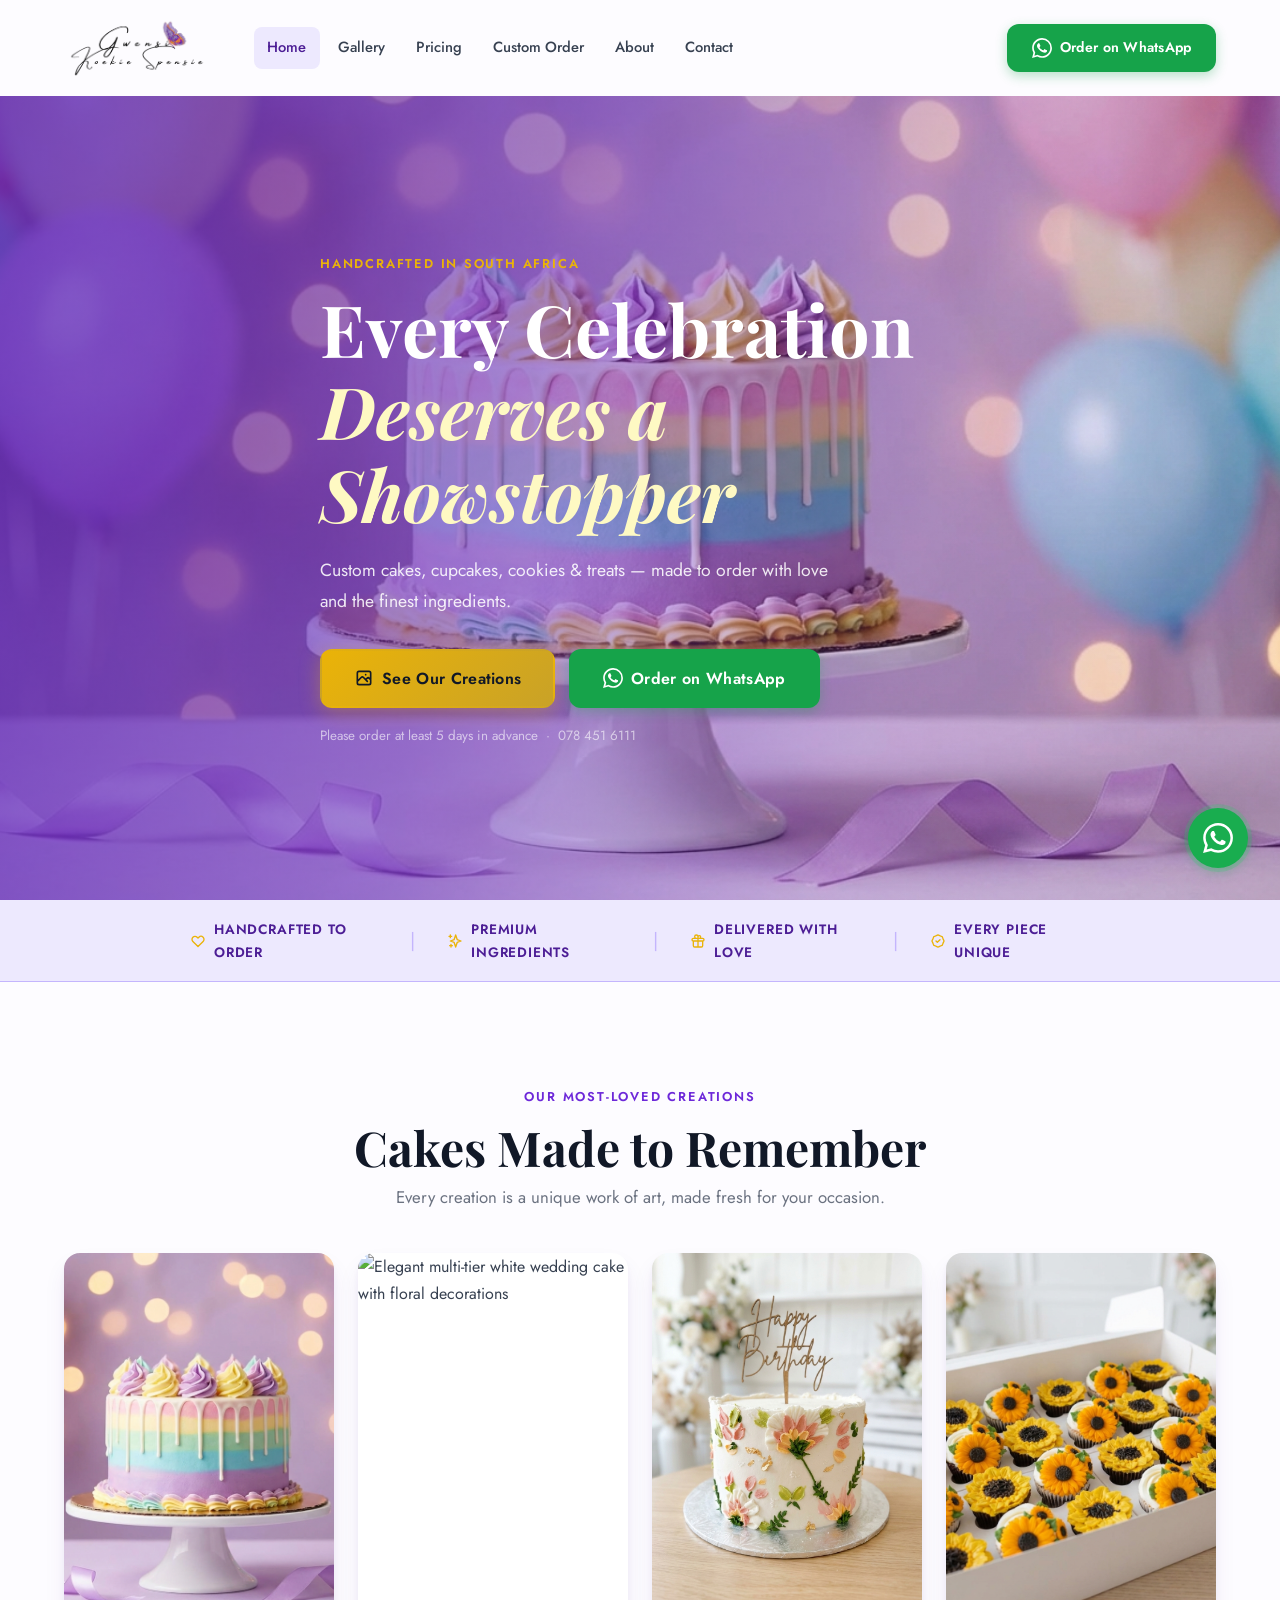
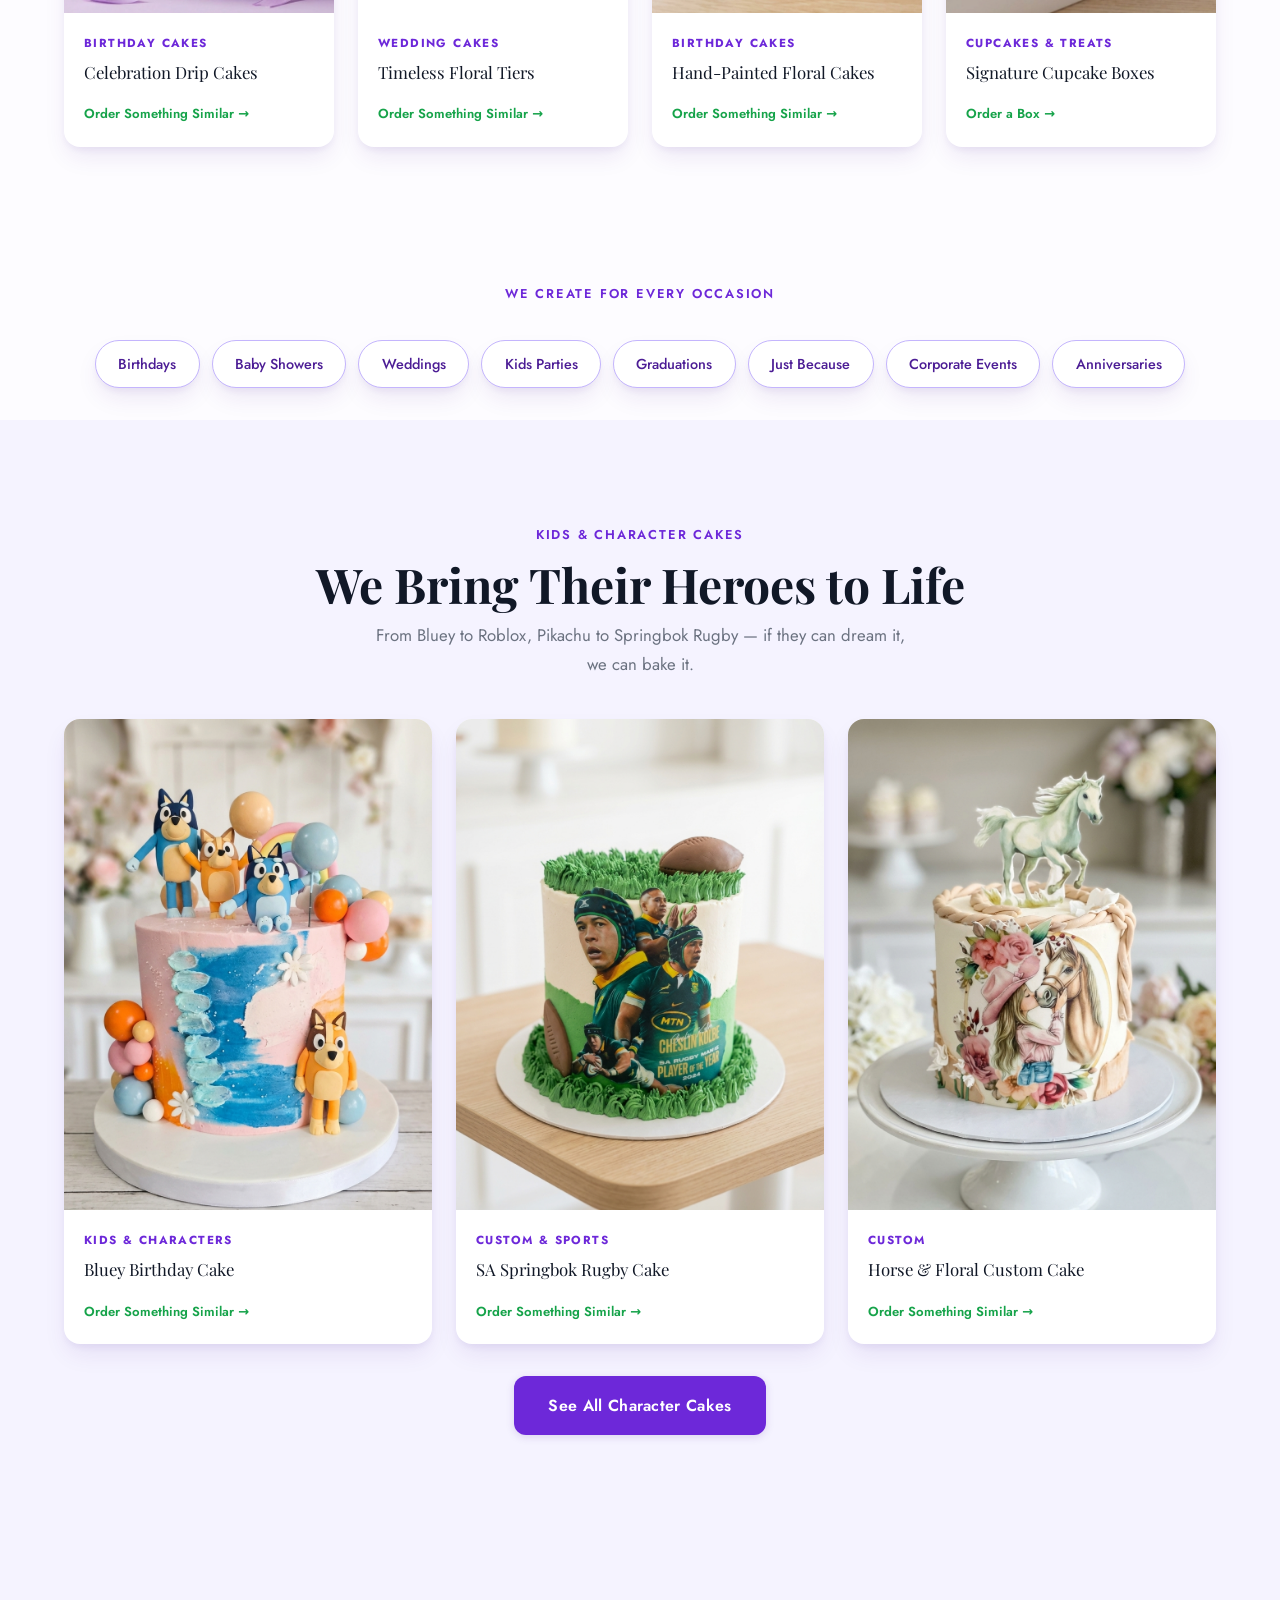
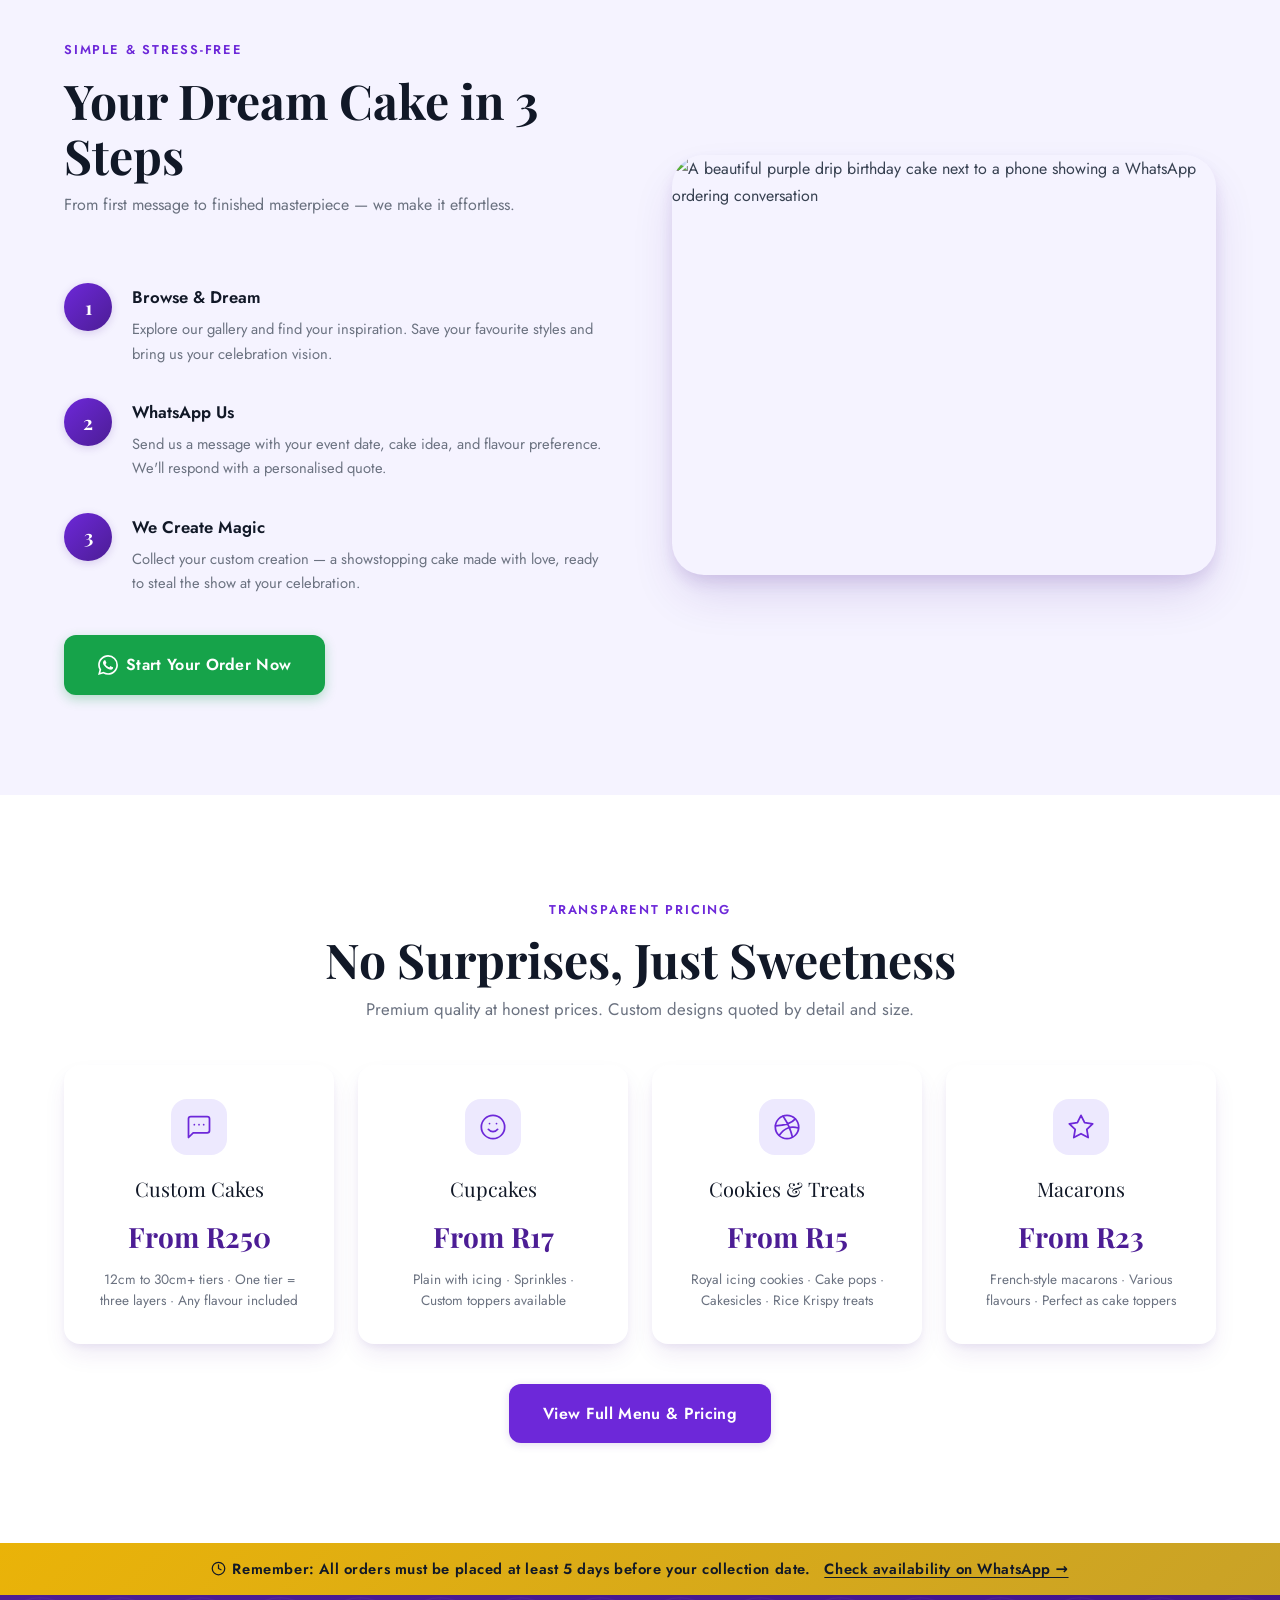
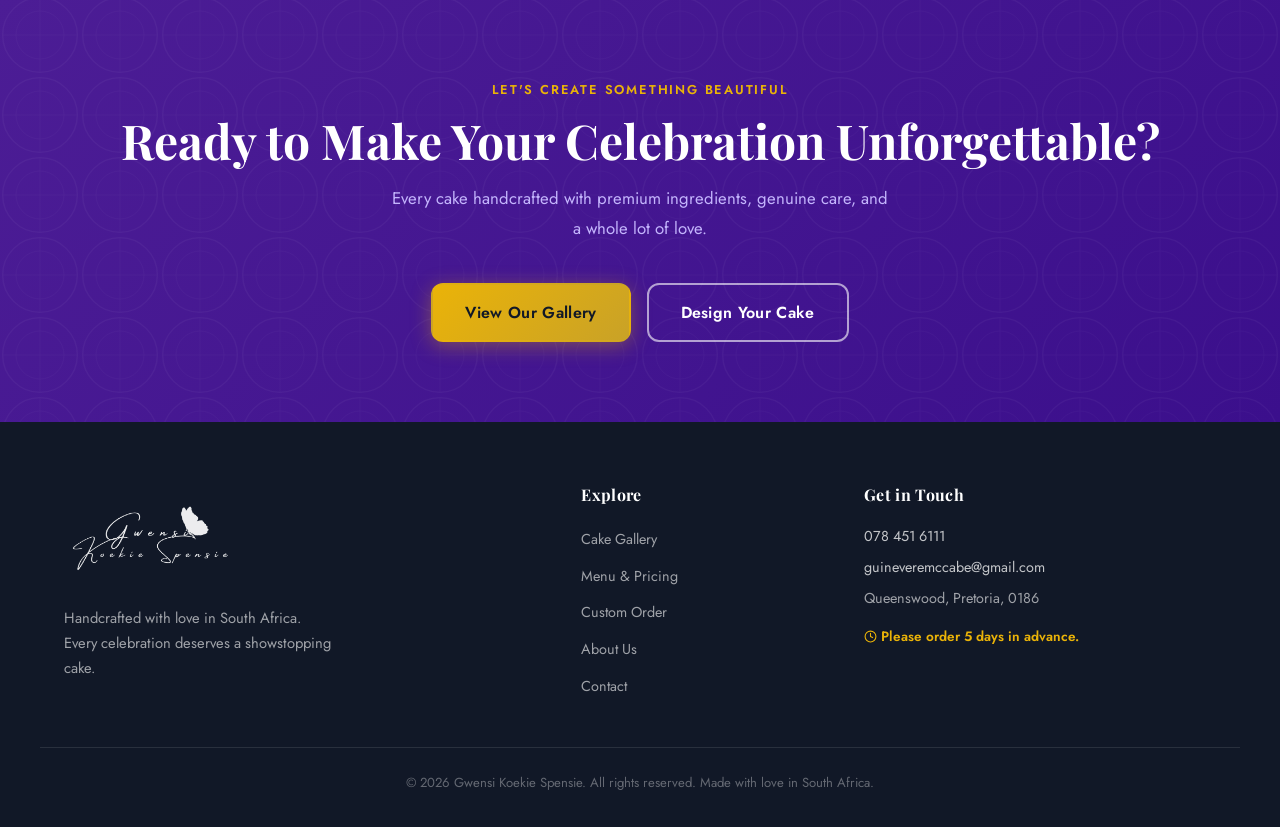
==== index.html @ 466b2aad "feat: initial commit — Gwensi Koekie Spensie website Full 6-page static bakery website with: - Respo" ====
<!DOCTYPE html>
<html lang="en">
<head>
  <meta charset="UTF-8">
  <meta name="viewport" content="width=device-width, initial-scale=1.0">
  <meta name="description" content="Gwensi Koekie Spensie — Premium handcrafted custom cakes, cupcakes, cookies and celebration treats made with love in South Africa. Order on WhatsApp.">
  <meta name="theme-color" content="#4C1D95">
  <title>Gwensi Koekie Spensie — Handcrafted Celebration Cakes</title>
  <!-- Favicon -->
  <link rel="icon" type="image/png" href="images/logo.png">
  <!-- Canonical -->
  <link rel="canonical" href="https://gwensikoekie.co.za/">
  <!-- Open Graph -->
  <meta property="og:type" content="website">
  <meta property="og:url" content="https://gwensikoekie.co.za/">
  <meta property="og:title" content="Gwensi Koekie Spensie — Handcrafted Celebration Cakes">
  <meta property="og:description" content="Premium handcrafted custom cakes, cupcakes, cookies and celebration treats made with love in South Africa. Order on WhatsApp.">
  <meta property="og:image" content="https://gwensikoekie.co.za/images/celebration-cake.jpg">
  <meta property="og:site_name" content="Gwensi Koekie Spensie">
  <!-- Preload hero image -->
  <link rel="preload" as="image" href="images/celebration-cake.jpg">
  <link rel="preconnect" href="https://fonts.googleapis.com">
  <link rel="preconnect" href="https://fonts.gstatic.com" crossorigin>
  <link href="https://fonts.googleapis.com/css2?family=Playfair+Display:ital,wght@0,400;0,600;0,700;1,400&family=Jost:wght@300;400;500;600&display=swap" rel="stylesheet">
  <link rel="stylesheet" href="css/base.css">
  <link rel="stylesheet" href="css/components.css">
  <link rel="stylesheet" href="css/pages.css">
  <!-- Structured Data -->
  <script type="application/ld+json">
  {
    "@context": "https://schema.org",
    "@type": "Bakery",
    "name": "Gwensi Koekie Spensie",
    "description": "Handcrafted custom cakes, cupcakes, cookies and celebration treats made with love in South Africa.",
    "url": "https://gwensikoekie.co.za",
    "telephone": "+27784516111",
    "email": "guineveremccabe@gmail.com",
    "address": {
      "@type": "PostalAddress",
      "streetAddress": "Queenswood",
      "addressLocality": "Pretoria",
      "postalCode": "0186",
      "addressCountry": "ZA"
    },
    "image": "https://gwensikoekie.co.za/images/celebration-cake.jpg",
    "priceRange": "R250–R800",
    "servesCuisine": "Bakery",
    "sameAs": []
  }
  </script>
</head>
<body>

  <!-- HEADER -->
  <header class="site-header" id="site-header">
    <div class="container header-inner">
      <a href="index.html" class="logo-link" aria-label="Gwensi Koekie Spensie home">
        <img src="images/logo.png" alt="Gwensi Koekie Spensie logo" class="logo-img">
      </a>
      <nav class="main-nav" id="main-nav" aria-label="Main navigation">
        <ul class="nav-list">
          <li><a href="index.html">Home</a></li>
          <li><a href="gallery.html">Gallery</a></li>
          <li><a href="pricing.html">Pricing</a></li>
          <li><a href="order.html">Custom Order</a></li>
          <li><a href="about.html">About</a></li>
          <li><a href="contact.html">Contact</a></li>
        </ul>
      </nav>
      <a href="https://wa.me/27784516111?text=Hi%20Gwensi!%20I%27d%20love%20to%20place%20an%20order." target="_blank" rel="noopener noreferrer" class="btn btn-whatsapp header-wa-btn">
        <svg xmlns="http://www.w3.org/2000/svg" viewBox="0 0 24 24" fill="currentColor" aria-hidden="true"><path d="M17.472 14.382c-.297-.149-1.758-.867-2.03-.967-.273-.099-.471-.148-.67.15-.197.297-.767.966-.94 1.164-.173.199-.347.223-.644.075-.297-.15-1.255-.463-2.39-1.475-.883-.788-1.48-1.761-1.653-2.059-.173-.297-.018-.458.13-.606.134-.133.298-.347.446-.52.149-.174.198-.298.298-.497.099-.198.05-.371-.025-.52-.075-.149-.669-1.612-.916-2.207-.242-.579-.487-.5-.669-.51-.173-.008-.371-.01-.57-.01-.198 0-.52.074-.792.372-.272.297-1.04 1.016-1.04 2.479 0 1.462 1.065 2.875 1.213 3.074.149.198 2.096 3.2 5.077 4.487.709.306 1.262.489 1.694.625.712.227 1.36.195 1.871.118.571-.085 1.758-.719 2.006-1.413.248-.694.248-1.289.173-1.413-.074-.124-.272-.198-.57-.347m-5.421 7.403h-.004a9.87 9.87 0 01-5.031-1.378l-.361-.214-3.741.982.998-3.648-.235-.374a9.86 9.86 0 01-1.51-5.26c.001-5.45 4.436-9.884 9.888-9.884 2.64 0 5.122 1.03 6.988 2.898a9.825 9.825 0 012.893 6.994c-.003 5.45-4.437 9.884-9.885 9.884m8.413-18.297A11.815 11.815 0 0012.05 0C5.495 0 .16 5.335.157 11.892c0 2.096.547 4.142 1.588 5.945L.057 24l6.305-1.654a11.882 11.882 0 005.683 1.448h.005c6.554 0 11.89-5.335 11.893-11.893a11.821 11.821 0 00-3.48-8.413z"/></svg>
        Order on WhatsApp
      </a>
      <button class="hamburger" id="hamburger" aria-label="Open navigation menu" aria-expanded="false" aria-controls="main-nav">
        <span></span><span></span><span></span>
      </button>
    </div>
  </header>

  <main>

    <!-- HERO -->
    <section class="home-hero">
      <div class="hero" id="hero">
        <div class="hero__backdrop" style="background-image: url('images/celebration-cake.jpg');" role="img" aria-label="A stunning celebration cake — the centrepiece of every party"></div>
        <div class="hero__overlay"></div>
        <div class="container">
          <div class="hero__content">
            <span class="eyebrow eyebrow--gold">Handcrafted in South Africa</span>
            <h1 class="hero__title">
              Every Celebration
              <em>Deserves a Showstopper</em>
            </h1>
            <p class="hero__sub">Custom cakes, cupcakes, cookies &amp; treats — made to order with love and the finest ingredients.</p>
            <div class="hero__ctas">
              <a href="gallery.html" class="btn btn-gold">
                <svg xmlns="http://www.w3.org/2000/svg" fill="none" viewBox="0 0 24 24" stroke="currentColor" stroke-width="2" aria-hidden="true"><path stroke-linecap="round" stroke-linejoin="round" d="M4 16l4.586-4.586a2 2 0 012.828 0L16 16m-2-2l1.586-1.586a2 2 0 012.828 0L20 14m-6-6h.01M6 20h12a2 2 0 002-2V6a2 2 0 00-2-2H6a2 2 0 00-2 2v12a2 2 0 002 2z"/></svg>
                See Our Creations
              </a>
              <a href="https://wa.me/27784516111?text=Hi%20Gwensi!%20I%20saw%20your%20website%20and%20I%27d%20love%20to%20order%20a%20custom%20cake." target="_blank" rel="noopener noreferrer" class="btn btn-whatsapp">
                <svg xmlns="http://www.w3.org/2000/svg" viewBox="0 0 24 24" fill="currentColor" aria-hidden="true"><path d="M17.472 14.382c-.297-.149-1.758-.867-2.03-.967-.273-.099-.471-.148-.67.15-.197.297-.767.966-.94 1.164-.173.199-.347.223-.644.075-.297-.15-1.255-.463-2.39-1.475-.883-.788-1.48-1.761-1.653-2.059-.173-.297-.018-.458.13-.606.134-.133.298-.347.446-.52.149-.174.198-.298.298-.497.099-.198.05-.371-.025-.52-.075-.149-.669-1.612-.916-2.207-.242-.579-.487-.5-.669-.51-.173-.008-.371-.01-.57-.01-.198 0-.52.074-.792.372-.272.297-1.04 1.016-1.04 2.479 0 1.462 1.065 2.875 1.213 3.074.149.198 2.096 3.2 5.077 4.487.709.306 1.262.489 1.694.625.712.227 1.36.195 1.871.118.571-.085 1.758-.719 2.006-1.413.248-.694.248-1.289.173-1.413-.074-.124-.272-.198-.57-.347m-5.421 7.403h-.004a9.87 9.87 0 01-5.031-1.378l-.361-.214-3.741.982.998-3.648-.235-.374a9.86 9.86 0 01-1.51-5.26c.001-5.45 4.436-9.884 9.888-9.884 2.64 0 5.122 1.03 6.988 2.898a9.825 9.825 0 012.893 6.994c-.003 5.45-4.437 9.884-9.885 9.884m8.413-18.297A11.815 11.815 0 0012.05 0C5.495 0 .16 5.335.157 11.892c0 2.096.547 4.142 1.588 5.945L.057 24l6.305-1.654a11.882 11.882 0 005.683 1.448h.005c6.554 0 11.89-5.335 11.893-11.893a11.821 11.821 0 00-3.48-8.413z"/></svg>
                Order on WhatsApp
              </a>
            </div>
            <p class="hero__notice">Please order at least 5 days in advance &nbsp;·&nbsp; 078 451 6111</p>
          </div>
        </div>
      </div>
    </section>

    <!-- BRAND BAR -->
    <div class="brand-bar">
      <div class="brand-bar__inner">
        <span class="brand-bar__item">
          <svg xmlns="http://www.w3.org/2000/svg" fill="none" viewBox="0 0 24 24" stroke="currentColor" stroke-width="2" aria-hidden="true"><path stroke-linecap="round" stroke-linejoin="round" d="M4.318 6.318a4.5 4.5 0 000 6.364L12 20.364l7.682-7.682a4.5 4.5 0 00-6.364-6.364L12 7.636l-1.318-1.318a4.5 4.5 0 00-6.364 0z"/></svg>
          Handcrafted to Order
        </span>
        <span class="brand-bar__sep">|</span>
        <span class="brand-bar__item">
          <svg xmlns="http://www.w3.org/2000/svg" fill="none" viewBox="0 0 24 24" stroke="currentColor" stroke-width="2" aria-hidden="true"><path stroke-linecap="round" stroke-linejoin="round" d="M5 3v4M3 5h4M6 17v4m-2-2h4m5-16l2.286 6.857L21 12l-5.714 2.143L13 21l-2.286-6.857L5 12l5.714-2.143L13 3z"/></svg>
          Premium Ingredients
        </span>
        <span class="brand-bar__sep">|</span>
        <span class="brand-bar__item">
          <svg xmlns="http://www.w3.org/2000/svg" fill="none" viewBox="0 0 24 24" stroke="currentColor" stroke-width="2" aria-hidden="true"><path stroke-linecap="round" stroke-linejoin="round" d="M12 8v13m0-13V6a2 2 0 112 2h-2zm0 0V5.5A2.5 2.5 0 109.5 8H12zm-7 4h14M5 12a2 2 0 110-4h14a2 2 0 110 4M5 12v7a2 2 0 002 2h10a2 2 0 002-2v-7"/></svg>
          Delivered with Love
        </span>
        <span class="brand-bar__sep">|</span>
        <span class="brand-bar__item">
          <svg xmlns="http://www.w3.org/2000/svg" fill="none" viewBox="0 0 24 24" stroke="currentColor" stroke-width="2" aria-hidden="true"><path stroke-linecap="round" stroke-linejoin="round" d="M9 12l2 2 4-4M7.835 4.697a3.42 3.42 0 001.946-.806 3.42 3.42 0 014.438 0 3.42 3.42 0 001.946.806 3.42 3.42 0 013.138 3.138 3.42 3.42 0 00.806 1.946 3.42 3.42 0 010 4.438 3.42 3.42 0 00-.806 1.946 3.42 3.42 0 01-3.138 3.138 3.42 3.42 0 00-1.946.806 3.42 3.42 0 01-4.438 0 3.42 3.42 0 00-1.946-.806 3.42 3.42 0 01-3.138-3.138 3.42 3.42 0 00-.806-1.946 3.42 3.42 0 010-4.438 3.42 3.42 0 00.806-1.946 3.42 3.42 0 013.138-3.138z"/></svg>
          Every Piece Unique
        </span>
      </div>
    </div>

    <!-- FEATURED CREATIONS -->
    <section class="section">
      <div class="container">
        <div class="text-center reveal">
          <span class="eyebrow">Our Most-Loved Creations</span>
          <h2 class="section-heading">Cakes Made to Remember</h2>
          <p class="section-sub">Every creation is a unique work of art, made fresh for your occasion.</p>
        </div>
        <div class="featured-grid">
          <a href="gallery.html" class="featured-card reveal reveal--delay-1">
            <img src="images/celebration-cake.jpg" alt="A pastel rainbow drip birthday cake with gold details" class="featured-card__img" loading="lazy">
            <div class="featured-card__body">
              <p class="featured-card__cat">Birthday Cakes</p>
              <p class="featured-card__name">Celebration Drip Cakes</p>
              <span class="featured-card__link">Order Something Similar →</span>
            </div>
          </a>
          <a href="gallery.html" class="featured-card reveal reveal--delay-2">
            <img src="images/weddings-premium.jpg" alt="Elegant multi-tier white wedding cake with floral decorations" class="featured-card__img" loading="lazy">
            <div class="featured-card__body">
              <p class="featured-card__cat">Wedding Cakes</p>
              <p class="featured-card__name">Timeless Floral Tiers</p>
              <span class="featured-card__link">Order Something Similar →</span>
            </div>
          </a>
          <a href="gallery.html" class="featured-card reveal reveal--delay-3">
            <img src="images/cake-birthday-floral.jpg" alt="Elegant white birthday cake with hand-painted flowers and gold Happy Birthday topper" class="featured-card__img" loading="lazy">
            <div class="featured-card__body">
              <p class="featured-card__cat">Birthday Cakes</p>
              <p class="featured-card__name">Hand-Painted Floral Cakes</p>
              <span class="featured-card__link">Order Something Similar →</span>
            </div>
          </a>
          <a href="gallery.html" class="featured-card reveal reveal--delay-4">
            <img src="images/cupcakes-sunflower.jpg" alt="Box of 24 hand-piped sunflower cupcakes" class="featured-card__img" loading="lazy">
            <div class="featured-card__body">
              <p class="featured-card__cat">Cupcakes &amp; Treats</p>
              <p class="featured-card__name">Signature Cupcake Boxes</p>
              <span class="featured-card__link">Order a Box →</span>
            </div>
          </a>
        </div>
      </div>
    </section>

    <!-- OCCASIONS STRIP -->
    <section class="occasions-strip">
      <div class="container">
        <div class="text-center reveal" style="margin-bottom: 1.5rem;">
          <span class="eyebrow">We Create for Every Occasion</span>
        </div>
        <div class="occasions-strip__row">
          <a href="gallery.html" class="occasion-chip">Birthdays</a>
          <a href="gallery.html" class="occasion-chip">Baby Showers</a>
          <a href="gallery.html" class="occasion-chip">Weddings</a>
          <a href="gallery.html" class="occasion-chip">Kids Parties</a>
          <a href="gallery.html" class="occasion-chip">Graduations</a>
          <a href="gallery.html" class="occasion-chip">Just Because</a>
          <a href="gallery.html" class="occasion-chip">Corporate Events</a>
          <a href="gallery.html" class="occasion-chip">Anniversaries</a>
        </div>
      </div>
    </section>

    <!-- KIDS & CHARACTER CAKES SHOWCASE -->
    <section class="section" style="background: var(--purple-tint);">
      <div class="container">
        <div class="text-center reveal">
          <span class="eyebrow">Kids &amp; Character Cakes</span>
          <h2 class="section-heading">We Bring Their Heroes to Life</h2>
          <p class="section-sub">From Bluey to Roblox, Pikachu to Springbok Rugby — if they can dream it, we can bake it.</p>
        </div>
        <div class="featured-grid" style="grid-template-columns: repeat(3, 1fr); margin-top: 2rem;">
          <a href="gallery.html" class="featured-card reveal reveal--delay-1">
            <img src="images/cake-bluey.jpg" alt="Bluey family birthday cake with fondant characters and rainbow balloons" class="featured-card__img" loading="lazy">
            <div class="featured-card__body">
              <p class="featured-card__cat">Kids &amp; Characters</p>
              <p class="featured-card__name">Bluey Birthday Cake</p>
              <span class="featured-card__link">Order Something Similar →</span>
            </div>
          </a>
          <a href="gallery.html" class="featured-card reveal reveal--delay-2">
            <img src="images/cake-rugby-springbok.jpg" alt="South African Springbok rugby themed birthday cake" class="featured-card__img" loading="lazy">
            <div class="featured-card__body">
              <p class="featured-card__cat">Custom &amp; Sports</p>
              <p class="featured-card__name">SA Springbok Rugby Cake</p>
              <span class="featured-card__link">Order Something Similar →</span>
            </div>
          </a>
          <a href="gallery.html" class="featured-card reveal reveal--delay-3">
            <img src="images/cake-horse-floral.jpg" alt="Custom horse and floral themed cake with white horse topper" class="featured-card__img" loading="lazy">
            <div class="featured-card__body">
              <p class="featured-card__cat">Custom</p>
              <p class="featured-card__name">Horse &amp; Floral Custom Cake</p>
              <span class="featured-card__link">Order Something Similar →</span>
            </div>
          </a>
        </div>
        <div class="text-center" style="margin-top: 2rem;">
          <a href="gallery.html" class="btn btn-primary">See All Character Cakes</a>
        </div>
      </div>
    </section>

    <!-- HOW IT WORKS -->
    <section class="section how-it-works">
      <div class="container">
        <div class="how-it-works__grid">
          <div class="how-it-works__steps">
            <div class="reveal">
              <span class="eyebrow">Simple &amp; Stress-Free</span>
              <h2 class="section-heading">Your Dream Cake in 3 Steps</h2>
              <p style="margin-bottom: 2rem; color: var(--text-light);">From first message to finished masterpiece — we make it effortless.</p>
            </div>
            <div class="step reveal reveal--delay-1">
              <div class="step__num">1</div>
              <div>
                <p class="step__title">Browse &amp; Dream</p>
                <p class="step__text">Explore our gallery and find your inspiration. Save your favourite styles and bring us your celebration vision.</p>
              </div>
            </div>
            <div class="step reveal reveal--delay-2">
              <div class="step__num">2</div>
              <div>
                <p class="step__title">WhatsApp Us</p>
                <p class="step__text">Send us a message with your event date, cake idea, and flavour preference. We'll respond with a personalised quote.</p>
              </div>
            </div>
            <div class="step reveal reveal--delay-3">
              <div class="step__num">3</div>
              <div>
                <p class="step__title">We Create Magic</p>
                <p class="step__text">Collect your custom creation — a showstopping cake made with love, ready to steal the show at your celebration.</p>
              </div>
            </div>
            <div class="reveal reveal--delay-4" style="margin-top: 0.5rem;">
              <a href="https://wa.me/27784516111?text=Hi%20Gwensi!%20I%27d%20love%20to%20start%20planning%20my%20cake." target="_blank" rel="noopener noreferrer" class="btn btn-whatsapp">
                <svg xmlns="http://www.w3.org/2000/svg" viewBox="0 0 24 24" fill="currentColor" width="20" height="20" aria-hidden="true"><path d="M17.472 14.382c-.297-.149-1.758-.867-2.03-.967-.273-.099-.471-.148-.67.15-.197.297-.767.966-.94 1.164-.173.199-.347.223-.644.075-.297-.15-1.255-.463-2.39-1.475-.883-.788-1.48-1.761-1.653-2.059-.173-.297-.018-.458.13-.606.134-.133.298-.347.446-.52.149-.174.198-.298.298-.497.099-.198.05-.371-.025-.52-.075-.149-.669-1.612-.916-2.207-.242-.579-.487-.5-.669-.51-.173-.008-.371-.01-.57-.01-.198 0-.52.074-.792.372-.272.297-1.04 1.016-1.04 2.479 0 1.462 1.065 2.875 1.213 3.074.149.198 2.096 3.2 5.077 4.487.709.306 1.262.489 1.694.625.712.227 1.36.195 1.871.118.571-.085 1.758-.719 2.006-1.413.248-.694.248-1.289.173-1.413-.074-.124-.272-.198-.57-.347m-5.421 7.403h-.004a9.87 9.87 0 01-5.031-1.378l-.361-.214-3.741.982.998-3.648-.235-.374a9.86 9.86 0 01-1.51-5.26c.001-5.45 4.436-9.884 9.888-9.884 2.64 0 5.122 1.03 6.988 2.898a9.825 9.825 0 012.893 6.994c-.003 5.45-4.437 9.884-9.885 9.884m8.413-18.297A11.815 11.815 0 0012.05 0C5.495 0 .16 5.335.157 11.892c0 2.096.547 4.142 1.588 5.945L.057 24l6.305-1.654a11.882 11.882 0 005.683 1.448h.005c6.554 0 11.89-5.335 11.893-11.893a11.821 11.821 0 00-3.48-8.413z"/></svg>
                Start Your Order Now
              </a>
            </div>
          </div>
          <div class="how-it-works__img reveal">
            <img src="images/whatsapp-process.jpg" alt="A beautiful purple drip birthday cake next to a phone showing a WhatsApp ordering conversation" loading="lazy">
          </div>
        </div>
      </div>
    </section>

    <!-- PRICING PREVIEW -->
    <section class="section pricing-preview">
      <div class="container">
        <div class="text-center reveal">
          <span class="eyebrow">Transparent Pricing</span>
          <h2 class="section-heading">No Surprises, Just Sweetness</h2>
          <p class="section-sub">Premium quality at honest prices. Custom designs quoted by detail and size.</p>
        </div>
        <div class="pricing-preview__grid">
          <div class="pricing-card reveal reveal--delay-1">
            <span class="pricing-card__icon"><svg xmlns="http://www.w3.org/2000/svg" fill="none" viewBox="0 0 24 24" stroke="currentColor" stroke-width="1.5" stroke-linecap="round" stroke-linejoin="round" aria-hidden="true"><path d="M21 15a2 2 0 0 1-2 2H7l-4 4V5a2 2 0 0 1 2-2h14a2 2 0 0 1 2 2z"/><path d="M8 10h.01M12 10h.01M16 10h.01"/></svg></span>
            <p class="pricing-card__name">Custom Cakes</p>
            <p class="pricing-card__price">From R250</p>
            <p class="pricing-card__note">12cm to 30cm+ tiers · One tier = three layers · Any flavour included</p>
          </div>
          <div class="pricing-card reveal reveal--delay-2">
            <span class="pricing-card__icon"><svg xmlns="http://www.w3.org/2000/svg" fill="none" viewBox="0 0 24 24" stroke="currentColor" stroke-width="1.5" stroke-linecap="round" stroke-linejoin="round" aria-hidden="true"><path d="M12 2C6.48 2 2 6.48 2 12s4.48 10 10 10 10-4.48 10-10S17.52 2 12 2z"/><path d="M8 14s1.5 2 4 2 4-2 4-2"/><line x1="9" y1="9" x2="9.01" y2="9"/><line x1="15" y1="9" x2="15.01" y2="9"/></svg></span>
            <p class="pricing-card__name">Cupcakes</p>
            <p class="pricing-card__price">From R17</p>
            <p class="pricing-card__note">Plain with icing · Sprinkles · Custom toppers available</p>
          </div>
          <div class="pricing-card reveal reveal--delay-3">
            <span class="pricing-card__icon"><svg xmlns="http://www.w3.org/2000/svg" fill="none" viewBox="0 0 24 24" stroke="currentColor" stroke-width="1.5" stroke-linecap="round" stroke-linejoin="round" aria-hidden="true"><circle cx="12" cy="12" r="10"/><path d="M8.56 2.75c4.37 6.03 6.02 9.42 8.03 17.72m2.54-15.38c-3.72 4.35-8.94 5.66-16.88 5.85m19.5 1.9c-3.5-.93-6.63-.82-8.94 0-2.58.92-5.01 2.86-7.44 6.32"/></svg></span>
            <p class="pricing-card__name">Cookies &amp; Treats</p>
            <p class="pricing-card__price">From R15</p>
            <p class="pricing-card__note">Royal icing cookies · Cake pops · Cakesicles · Rice Krispy treats</p>
          </div>
          <div class="pricing-card reveal reveal--delay-4">
            <span class="pricing-card__icon"><svg xmlns="http://www.w3.org/2000/svg" fill="none" viewBox="0 0 24 24" stroke="currentColor" stroke-width="1.5" stroke-linecap="round" stroke-linejoin="round" aria-hidden="true"><polygon points="12 2 15.09 8.26 22 9.27 17 14.14 18.18 21.02 12 17.77 5.82 21.02 7 14.14 2 9.27 8.91 8.26 12 2"/></svg></span>
            <p class="pricing-card__name">Macarons</p>
            <p class="pricing-card__price">From R23</p>
            <p class="pricing-card__note">French-style macarons · Various flavours · Perfect as cake toppers</p>
          </div>
        </div>
        <div class="text-center" style="margin-top: 2.5rem;">
          <a href="pricing.html" class="btn btn-primary">View Full Menu &amp; Pricing</a>
        </div>
      </div>
    </section>

    <!-- 5-DAY NOTICE STRIP -->
    <div class="notice-strip">
      <svg xmlns="http://www.w3.org/2000/svg" width="15" height="15" fill="none" viewBox="0 0 24 24" stroke="currentColor" stroke-width="2" stroke-linecap="round" stroke-linejoin="round" aria-hidden="true" style="display:inline-block;vertical-align:-2px;margin-right:6px"><circle cx="12" cy="12" r="10"/><polyline points="12 6 12 12 16 14"/></svg>Remember: All orders must be placed <strong>at least 5 days before your collection date</strong>. &nbsp;
      <a href="https://wa.me/27784516111?text=Hi%20Gwensi!%20I%27d%20like%20to%20check%20availability." target="_blank" rel="noopener noreferrer">Check availability on WhatsApp →</a>
    </div>

    <!-- FINAL CTA BANNER -->
    <section class="cta-banner">
      <div class="cta-banner__bg" aria-hidden="true"></div>
      <div class="container">
        <span class="eyebrow eyebrow--gold reveal">Let's Create Something Beautiful</span>
        <h2 class="cta-banner__title reveal">Ready to Make Your Celebration Unforgettable?</h2>
        <p class="cta-banner__sub reveal">Every cake handcrafted with premium ingredients, genuine care, and a whole lot of love.</p>
        <div class="cta-banner__btns reveal">
          <a href="gallery.html" class="btn btn-gold">View Our Gallery</a>
          <a href="order.html" class="btn btn-outline-white">Design Your Cake</a>
        </div>
      </div>
    </section>

  </main>

  <!-- FOOTER -->
  <footer class="site-footer">
    <div class="container footer-grid">
      <div class="footer-brand">
        <img src="images/logo.png" alt="Gwensi Koekie Spensie" class="footer-logo" loading="lazy">
        <p>Handcrafted with love in South Africa.<br>Every celebration deserves a showstopping cake.</p>
      </div>
      <div class="footer-links">
        <h4>Explore</h4>
        <ul>
          <li><a href="gallery.html">Cake Gallery</a></li>
          <li><a href="pricing.html">Menu &amp; Pricing</a></li>
          <li><a href="order.html">Custom Order</a></li>
          <li><a href="about.html">About Us</a></li>
          <li><a href="contact.html">Contact</a></li>
        </ul>
      </div>
      <div class="footer-contact">
        <h4>Get in Touch</h4>
        <p><a href="https://wa.me/27784516111" target="_blank" rel="noopener noreferrer">078 451 6111</a></p>
        <p><a href="mailto:guineveremccabe@gmail.com">guineveremccabe@gmail.com</a></p>
        <p>Queenswood, Pretoria, 0186</p>
        <p class="footer-notice"><svg xmlns="http://www.w3.org/2000/svg" width="13" height="13" fill="none" viewBox="0 0 24 24" stroke="currentColor" stroke-width="2" stroke-linecap="round" stroke-linejoin="round" aria-hidden="true" style="display:inline-block;vertical-align:-2px;margin-right:4px"><circle cx="12" cy="12" r="10"/><polyline points="12 6 12 12 16 14"/></svg>Please order 5 days in advance.</p>
      </div>
    </div>
    <div class="footer-bottom container">
      <p>© 2026 Gwensi Koekie Spensie. All rights reserved. Made with love in South Africa.</p>
    </div>
  </footer>

  <!-- FLOATING WHATSAPP BUBBLE -->
  <button class="scroll-top-btn" id="scroll-top-btn" aria-label="Scroll to top">
    <svg viewBox="0 0 24 24" aria-hidden="true"><polyline points="18 15 12 9 6 15"></polyline></svg>
  </button>

  <a href="https://wa.me/27784516111?text=Hi%20Gwensi!%20I%27d%20love%20to%20place%20an%20order." target="_blank" rel="noopener noreferrer" class="wa-bubble" aria-label="Order on WhatsApp">
    <svg xmlns="http://www.w3.org/2000/svg" viewBox="0 0 24 24" aria-hidden="true"><path d="M17.472 14.382c-.297-.149-1.758-.867-2.03-.967-.273-.099-.471-.148-.67.15-.197.297-.767.966-.94 1.164-.173.199-.347.223-.644.075-.297-.15-1.255-.463-2.39-1.475-.883-.788-1.48-1.761-1.653-2.059-.173-.297-.018-.458.13-.606.134-.133.298-.347.446-.52.149-.174.198-.298.298-.497.099-.198.05-.371-.025-.52-.075-.149-.669-1.612-.916-2.207-.242-.579-.487-.5-.669-.51-.173-.008-.371-.01-.57-.01-.198 0-.52.074-.792.372-.272.297-1.04 1.016-1.04 2.479 0 1.462 1.065 2.875 1.213 3.074.149.198 2.096 3.2 5.077 4.487.709.306 1.262.489 1.694.625.712.227 1.36.195 1.871.118.571-.085 1.758-.719 2.006-1.413.248-.694.248-1.289.173-1.413-.074-.124-.272-.198-.57-.347m-5.421 7.403h-.004a9.87 9.87 0 01-5.031-1.378l-.361-.214-3.741.982.998-3.648-.235-.374a9.86 9.86 0 01-1.51-5.26c.001-5.45 4.436-9.884 9.888-9.884 2.64 0 5.122 1.03 6.988 2.898a9.825 9.825 0 012.893 6.994c-.003 5.45-4.437 9.884-9.885 9.884m8.413-18.297A11.815 11.815 0 0012.05 0C5.495 0 .16 5.335.157 11.892c0 2.096.547 4.142 1.588 5.945L.057 24l6.305-1.654a11.882 11.882 0 005.683 1.448h.005c6.554 0 11.89-5.335 11.893-11.893a11.821 11.821 0 00-3.48-8.413z"/></svg>
    <span class="wa-bubble__tooltip">Order on WhatsApp</span>
  </a>

  <script src="js/main.js" defer></script>
</body>
</html>
---- css/base.css ----
/* ============================================================
   BASE — Custom Properties, Reset, Typography, Utilities
   Gwensi Koekie Spensie
   ============================================================ */

/* ── Custom Properties ──────────────────────────────────────── */
:root {
  /* Brand Palette — Purple */
  --purple-deep:  #4C1D95;
  --purple-mid:   #6D28D9;
  --purple-500:   #8B5CF6;
  --purple-light: #C4B5FD;
  --purple-wash:  #EDE9FE;
  --purple-tint:  #F5F3FF;

  /* Brand Palette — Green (WhatsApp) */
  --wa-green:     #16A34A;
  --wa-green-h:   #22C55E;
  --wa-dark:      #128C7E;
  --green-50:     #F0FDF4;

  /* Brand Palette — Gold */
  --gold:         #EAB308;
  --gold-light:   #FEF9C3;
  --gold-100:     #FEF9C3;

  /* Neutrals */
  --white:        #FFFFFF;
  --off-white:    #FDFCFF;
  --gray-50:      #F9FAFB;
  --gray-100:     #F3F4F6;
  --gray-300:     #D1D5DB;
  --gray-500:     #6B7280;
  --gray-700:     #374151;
  --gray-900:     #111827;

  /* Legacy aliases (keep for backward compat) */
  --text-dark:    #111827;
  --text-mid:     #374151;
  --text-light:   #6B7280;

  /* Typography */
  --font-heading: 'Playfair Display', Georgia, 'Times New Roman', serif;
  --font-body:    'Jost', 'Segoe UI', system-ui, sans-serif;

  /* Spacing — Section rhythm */
  --section-gap-desktop: 100px;
  --section-gap-mobile:  64px;
  --content-gap-desktop: 48px;
  --content-gap-mobile:  32px;

  /* Legacy spacing */
  --space-xs:  0.5rem;
  --space-sm:  1rem;
  --space-md:  2rem;
  --space-lg:  4rem;
  --space-xl:  7rem;

  /* Radius — Universal system */
  --btn-border-radius:  12px;
  --card-border-radius: 16px;
  --radius-sm:   8px;
  --radius-md:   16px;
  --radius-lg:   24px;
  --radius-xl:   32px;
  --radius-pill: 9999px;

  /* Buttons */
  --btn-padding:       14px 32px;
  --btn-font-size:     1rem;
  --btn-font-weight:   600;

  /* Cards */
  --card-padding-desktop: 32px;
  --card-padding-mobile:  24px;
  --card-gap: 24px;

  /* Max widths */
  --max-width:        1200px;
  --max-width-narrow: 800px;

  /* Shadows */
  --shadow-card:  0 4px 6px -1px rgba(76,29,149,0.06),
                  0 12px 24px -4px rgba(76,29,149,0.10);
  --shadow-hover: 0 8px 16px -2px rgba(76,29,149,0.14),
                  0 24px 48px -8px rgba(76,29,149,0.16);
  --shadow-cta:   0 4px 20px rgba(234,179,8,0.35);
  --shadow-wa:    0 4px 12px rgba(22,163,74,0.3);

  /* Motion */
  --ease-smooth: cubic-bezier(0.4, 0, 0.2, 1);
  --ease-spring: cubic-bezier(0.34, 1.56, 0.64, 1);
  --duration:    200ms;
  --duration-lg: 500ms;
}

/* ── Reset ──────────────────────────────────────────────────── */
*, *::before, *::after {
  box-sizing: border-box;
  margin: 0;
  padding: 0;
}

html {
  scroll-behavior: smooth;
  -webkit-text-size-adjust: 100%;
}

body {
  font-family: var(--font-body);
  font-size: 1rem;
  line-height: 1.7;
  color: var(--text-mid);
  background-color: var(--off-white);
  -webkit-font-smoothing: antialiased;
  -moz-osx-font-smoothing: grayscale;
}

img, video {
  display: block;
  max-width: 100%;
  height: auto;
}

a {
  color: inherit;
  text-decoration: none;
}

ul, ol {
  list-style: none;
}

button, input, select, textarea {
  font: inherit;
  border: none;
  background: none;
}

button {
  outline: none; /* buttons have :focus-visible styles */
}

button {
  cursor: pointer;
}

/* ── Typography ─────────────────────────────────────────────── */
h1, h2, h3, h4, h5, h6 {
  font-family: var(--font-heading);
  color: var(--text-dark);
  line-height: 1.15;
  font-weight: 700;
}

h1 { font-size: clamp(2.25rem, 5vw + 1rem, 4.5rem); }
h2 { font-size: clamp(1.75rem, 3vw + 0.75rem, 3rem); }
h3 { font-size: clamp(1.25rem, 2vw + 0.5rem, 1.75rem); }
h4 { font-size: clamp(1.1rem, 1.5vw + 0.4rem, 1.35rem); }

p {
  color: var(--text-mid);
  line-height: 1.75;
}

strong { font-weight: 600; color: var(--text-dark); }

em { font-style: italic; }

/* ── Layout Utilities ───────────────────────────────────────── */
.container {
  max-width: 1200px;
  margin-inline: auto;
  padding-inline: 1.5rem;
}

.container--narrow {
  max-width: 760px;
  margin-inline: auto;
  padding-inline: 1.5rem;
}

.section {
  padding-block: var(--section-gap-desktop);
}

.section--lg {
  padding-block: var(--space-xl);
}

.section--sm {
  padding-block: var(--space-md);
}

.section--alt {
  background: var(--gray-50);
}

@media (max-width: 767px) {
  .section { padding-block: var(--section-gap-mobile); }
}

/* ── Text Utilities ─────────────────────────────────────────── */
.text-center { text-align: center; }
.text-left   { text-align: left; }

.text-gradient {
  background: linear-gradient(135deg, var(--purple-deep) 0%, var(--gold) 100%);
  -webkit-background-clip: text;
  -webkit-text-fill-color: transparent;
  background-clip: text;
}

.eyebrow {
  display: inline-block;
  font-family: var(--font-body);
  font-size: 0.8rem;
  font-weight: 600;
  letter-spacing: 0.14em;
  text-transform: uppercase;
  color: var(--purple-mid);
  margin-bottom: 0.75rem;
}

.eyebrow--gold {
  color: var(--gold);
}

.lead {
  font-size: 1.1rem;
  color: var(--text-mid);
  line-height: 1.8;
  max-width: 60ch;
  margin-inline: auto;
}

.section-heading {
  margin-bottom: 0.5rem;
}

.section-sub {
  font-size: 1.05rem;
  color: var(--text-light);
  margin-bottom: 2.5rem;
  max-width: 55ch;
  margin-inline: auto;
}

/* ── Divider Ornament ───────────────────────────────────────── */
.divider {
  display: flex;
  align-items: center;
  gap: 1rem;
  margin-block: 1rem;
  opacity: 0.6;
}

.divider::before,
.divider::after {
  content: '';
  flex: 1;
  height: 1px;
  background: linear-gradient(to right, transparent, var(--gold), transparent);
}

.divider span {
  color: var(--gold);
  font-size: 0.9rem;
  flex-shrink: 0;
}

/* ── Scroll Reveal ──────────────────────────────────────────── */
.reveal {
  opacity: 0;
  transform: translateY(32px);
  transition: opacity var(--duration-lg) var(--ease-smooth),
              transform var(--duration-lg) var(--ease-smooth);
}

.reveal.revealed {
  opacity: 1;
  transform: translateY(0);
}

.reveal--delay-1 { transition-delay: 100ms; }
.reveal--delay-2 { transition-delay: 200ms; }
.reveal--delay-3 { transition-delay: 300ms; }
.reveal--delay-4 { transition-delay: 400ms; }

/* ── Grid Helpers ───────────────────────────────────────────── */
.grid-2 {
  display: grid;
  grid-template-columns: repeat(2, 1fr);
  gap: 1.5rem;
}

.grid-3 {
  display: grid;
  grid-template-columns: repeat(3, 1fr);
  gap: 1.5rem;
}

.grid-4 {
  display: grid;
  grid-template-columns: repeat(4, 1fr);
  gap: 1.5rem;
}

@media (max-width: 1023px) {
  .grid-4 { grid-template-columns: repeat(2, 1fr); }
}

@media (max-width: 767px) {
  .grid-2,
  .grid-3,
  .grid-4 { grid-template-columns: 1fr; }
}

/* ── Accessibility ──────────────────────────────────────────── */
:focus-visible {
  outline: 2px solid var(--purple-mid);
  outline-offset: 3px;
  border-radius: 4px;
}

.sr-only {
  position: absolute;
  width: 1px;
  height: 1px;
  padding: 0;
  margin: -1px;
  overflow: hidden;
  clip: rect(0,0,0,0);
  white-space: nowrap;
  border: 0;
}

/* ── Badge / Chip ───────────────────────────────────────────── */
.badge {
  display: inline-block;
  padding: 0.3rem 0.9rem;
  border-radius: var(--radius-pill);
  font-size: 0.78rem;
  font-weight: 600;
  letter-spacing: 0.06em;
  text-transform: uppercase;
}

.badge--purple {
  background: var(--purple-wash);
  color: var(--purple-deep);
}

.badge--gold {
  background: linear-gradient(135deg, var(--gold), #C9A227);
  color: var(--text-dark);
}

.badge--white {
  background: rgba(255,255,255,0.2);
  color: var(--white);
  border: 1px solid rgba(255,255,255,0.35);
}

/* ── Flavour Chip ───────────────────────────────────────────── */
.flavour-chip {
  display: inline-block;
  padding: 0.4rem 1.1rem;
  border-radius: var(--radius-pill);
  background: var(--purple-wash);
  color: var(--purple-deep);
  font-size: 0.9rem;
  font-weight: 500;
  border: 1px solid var(--purple-light);
  transition: background var(--duration) var(--ease-smooth),
              transform var(--duration) var(--ease-smooth);
}

.flavour-chip:hover {
  background: var(--purple-light);
  transform: translateY(-2px);
}

/* ── Notice Strip ───────────────────────────────────────────── */
.notice-strip {
  background: linear-gradient(135deg, var(--gold) 0%, #C9A227 100%);
  color: var(--text-dark);
  padding: 0.85rem 1.5rem;
  text-align: center;
  font-size: 0.92rem;
  font-weight: 600;
  letter-spacing: 0.04em;
}

.notice-strip a {
  text-decoration: underline;
  text-underline-offset: 3px;
}

/* ── Star Rating ────────────────────────────────────────────── */
.star-rating {
  display: flex;
  gap: 2px;
  margin-bottom: 0.75rem;
}

.star-rating span {
  color: var(--gold);
  font-size: 1rem;
}

/* ── Scroll-to-top Button ───────────────────────────────────── */
.scroll-top-btn {
  position: fixed;
  bottom: 7rem;
  right: 2rem;
  z-index: 199;
  width: 44px;
  height: 44px;
  border-radius: 50%;
  background: var(--purple-mid);
  color: var(--white);
  border: none;
  cursor: pointer;
  display: flex;
  align-items: center;
  justify-content: center;
  opacity: 0;
  pointer-events: none;
  transform: translateY(8px);
  transition: opacity 0.2s var(--ease-smooth), transform 0.2s var(--ease-smooth),
              background 0.2s var(--ease-smooth);
  box-shadow: 0 2px 8px rgba(76,29,149,0.25);
}

.scroll-top-btn.visible {
  opacity: 1;
  pointer-events: auto;
  transform: translateY(0);
}

.scroll-top-btn:hover {
  background: var(--purple-500);
}

.scroll-top-btn svg {
  width: 20px;
  height: 20px;
  stroke: currentColor;
  fill: none;
  stroke-width: 2.5;
  stroke-linecap: round;
  stroke-linejoin: round;
}
---- css/components.css ----
/* ============================================================
   COMPONENTS — Header, Footer, Buttons, Cards, WhatsApp Bubble
   Gwensi Koekie Spensie
   ============================================================ */

/* ── Buttons ────────────────────────────────────────────────── */
.btn {
  display: inline-flex;
  align-items: center;
  gap: 0.5rem;
  padding: var(--btn-padding);
  border-radius: var(--btn-border-radius);
  font-family: var(--font-body);
  font-size: var(--btn-font-size);
  font-weight: var(--btn-font-weight);
  letter-spacing: 0.02em;
  text-decoration: none;
  cursor: pointer;
  transition: transform 0.2s var(--ease-smooth),
              box-shadow 0.2s var(--ease-smooth),
              background-color 0.2s var(--ease-smooth),
              border-color 0.2s var(--ease-smooth),
              color 0.2s var(--ease-smooth);
  white-space: nowrap;
  border: 2px solid transparent;
}

.btn:hover {
  transform: translateY(-1px);
}

.btn:active {
  transform: translateY(0);
}

.btn:focus-visible {
  outline: 2px solid var(--purple-500);
  outline-offset: 2px;
}

.btn svg {
  width: 20px;
  height: 20px;
  flex-shrink: 0;
}

/* Primary — purple */
.btn-primary {
  background: var(--purple-mid);
  color: var(--white);
  box-shadow: 0 2px 8px rgba(76,29,149,0.15);
}

.btn-primary:hover {
  background: var(--purple-deep);
  box-shadow: 0 4px 16px rgba(76,29,149,0.22);
}

/* WhatsApp — green */
.btn-whatsapp {
  background: var(--wa-green);
  color: var(--white);
  box-shadow: var(--shadow-wa);
}

.btn-whatsapp:hover {
  background: var(--wa-green-h);
  box-shadow: 0 8px 20px rgba(22,163,74,0.35);
}

/* Gold — for dark/image backgrounds */
.btn-gold {
  background: linear-gradient(135deg, var(--gold) 0%, #C9A227 100%);
  color: var(--text-dark);
  box-shadow: var(--shadow-cta);
}

.btn-gold:hover {
  box-shadow: 0 8px 28px rgba(212,175,55,0.5);
}

/* Outline — purple */
.btn-outline {
  background: transparent;
  color: var(--purple-mid);
  border-color: var(--purple-mid);
}

.btn-outline:hover {
  background: var(--purple-wash);
}

/* Outline — white (for dark backgrounds) */
.btn-outline-white {
  background: transparent;
  color: var(--white);
  border-color: rgba(255,255,255,0.6);
}

.btn-outline-white:hover {
  background: rgba(255,255,255,0.12);
  border-color: var(--white);
}

/* Small variant */
.btn--sm {
  padding: 0.55rem 1.3rem;
  font-size: 0.85rem;
}

/* Full width */
.btn--full {
  width: 100%;
  justify-content: center;
}

/* ── Sticky Header ──────────────────────────────────────────── */
.site-header {
  position: fixed;
  top: 0;
  left: 0;
  right: 0;
  z-index: 100;
  background: var(--off-white);
  transition: background var(--duration) var(--ease-smooth),
              box-shadow var(--duration) var(--ease-smooth);
}

.site-header--scrolled {
  background: rgba(253,252,255,0.96);
  backdrop-filter: blur(12px);
  -webkit-backdrop-filter: blur(12px);
  box-shadow: 0 1px 0 rgba(91,33,182,0.08),
              0 4px 20px rgba(91,33,182,0.06);
}

.header-inner {
  display: flex;
  align-items: center;
  gap: 2rem;
  height: 96px;
}

.logo-link {
  display: flex;
  align-items: center;
  flex-shrink: 0;
}

.logo-img {
  height: 88px;
  width: auto;
  object-fit: contain;
}

/* ── Main Nav ───────────────────────────────────────────────── */
.main-nav {
  flex: 1;
}

.nav-list {
  display: flex;
  align-items: center;
  gap: 0.25rem;
}

.nav-list a {
  display: block;
  padding: 0.5rem 0.85rem;
  border-radius: var(--radius-sm);
  font-size: 0.92rem;
  font-weight: 500;
  color: var(--text-mid);
  transition: color var(--duration) var(--ease-smooth),
              background var(--duration) var(--ease-smooth);
}

.nav-list a:hover,
.nav-list a.active {
  color: var(--purple-deep);
  background: var(--purple-wash);
}

.header-wa-btn {
  padding: 0.65rem 1.4rem;
  font-size: 0.88rem;
  flex-shrink: 0;
}

/* ── Hamburger ──────────────────────────────────────────────── */
.hamburger {
  display: none;
  flex-direction: column;
  justify-content: center;
  gap: 5px;
  width: 40px;
  height: 40px;
  padding: 8px;
  border-radius: var(--radius-sm);
  margin-left: auto;
  transition: background var(--duration) var(--ease-smooth);
  flex-shrink: 0;
}

.hamburger:hover {
  background: var(--purple-wash);
}

.hamburger span {
  display: block;
  width: 24px;
  height: 2px;
  background: var(--text-dark);
  border-radius: 2px;
  transition: transform var(--duration) var(--ease-smooth),
              opacity var(--duration) var(--ease-smooth);
  transform-origin: center;
}

.hamburger[aria-expanded="true"] span:nth-child(1) {
  transform: translateY(7px) rotate(45deg);
}
.hamburger[aria-expanded="true"] span:nth-child(2) {
  opacity: 0;
}
.hamburger[aria-expanded="true"] span:nth-child(3) {
  transform: translateY(-7px) rotate(-45deg);
}

/* ── Mobile Nav Overlay ─────────────────────────────────────── */
@media (max-width: 899px) {
  .hamburger {
    display: flex;
  }

  .main-nav {
    display: none;
    position: fixed;
    inset: 0;
    background: rgba(253,252,255,0.98);
    backdrop-filter: blur(12px);
    -webkit-backdrop-filter: blur(12px);
    z-index: 300;
    flex-direction: column;
    align-items: center;
    justify-content: center;
    padding: 2rem;
  }

  .main-nav.nav--open {
    display: flex;
  }

  .nav-list {
    flex-direction: column;
    gap: 0.5rem;
    text-align: center;
  }

  .nav-list a {
    font-size: 1.4rem;
    font-family: var(--font-heading);
    padding: 0.75rem 2rem;
  }

  .header-wa-btn {
    display: none;
  }

  .main-nav.nav--open + .header-wa-btn {
    display: none;
  }
}

/* ── Footer ─────────────────────────────────────────────────── */
.site-footer {
  background: var(--text-dark);
  color: rgba(255,255,255,0.8);
  padding-block: 4rem 2rem;
  margin-top: 0;
}

.footer-grid {
  display: grid;
  grid-template-columns: 2fr 1fr 1.5fr;
  gap: 3rem;
  margin-bottom: 3rem;
}

.footer-logo {
  height: 104px;
  width: auto;
  object-fit: contain;
  margin-bottom: 1rem;
  filter: brightness(0) invert(1);
  opacity: 0.92;
}

.footer-brand p {
  color: rgba(255,255,255,0.6);
  font-size: 0.92rem;
  line-height: 1.7;
  max-width: 30ch;
}

.footer-links h4,
.footer-contact h4 {
  font-family: var(--font-heading);
  font-size: 1rem;
  color: var(--white);
  margin-bottom: 1.25rem;
  letter-spacing: 0.02em;
}

.footer-links ul {
  display: flex;
  flex-direction: column;
  gap: 0.6rem;
}

.footer-links a {
  color: rgba(255,255,255,0.6);
  font-size: 0.9rem;
  transition: color var(--duration) var(--ease-smooth);
}

.footer-links a:hover {
  color: var(--purple-light);
}

.footer-contact p {
  color: rgba(255,255,255,0.6);
  font-size: 0.9rem;
  margin-bottom: 0.5rem;
  line-height: 1.6;
}

.footer-contact a {
  color: rgba(255,255,255,0.75);
  transition: color var(--duration) var(--ease-smooth);
}

.footer-contact a:hover {
  color: var(--wa-green);
}

.footer-notice {
  margin-top: 1rem;
  color: var(--gold) !important;
  font-weight: 600;
  font-size: 0.85rem !important;
}

.footer-bottom {
  border-top: 1px solid rgba(255,255,255,0.1);
  padding-top: 1.5rem;
  text-align: center;
}

.footer-bottom p {
  color: rgba(255,255,255,0.35);
  font-size: 0.82rem;
}

@media (max-width: 767px) {
  .footer-grid {
    grid-template-columns: 1fr;
    gap: 2rem;
  }
}

/* ── Floating WhatsApp Bubble ───────────────────────────────── */
.wa-bubble {
  position: fixed;
  bottom: 2rem;
  right: 2rem;
  z-index: 200;
  width: 60px;
  height: 60px;
  border-radius: 50%;
  background: var(--wa-green);
  display: flex;
  align-items: center;
  justify-content: center;
  box-shadow: var(--shadow-wa);
  transition: transform var(--duration) var(--ease-spring),
              box-shadow var(--duration) var(--ease-smooth);
  text-decoration: none;
}

.wa-bubble:hover {
  transform: scale(1.08) translateY(-2px);
  box-shadow: 0 6px 20px rgba(22,163,74,0.3);
}

.wa-bubble::after {
  content: '';
  position: absolute;
  inset: -4px;
  border-radius: 50%;
  background: rgba(37,211,102,0.2);
  animation: wa-pulse 2.5s ease-out infinite;
  pointer-events: none;
}

@keyframes wa-pulse {
  0%   { transform: scale(1); opacity: 0.8; }
  100% { transform: scale(1.65); opacity: 0; }
}

.wa-bubble svg {
  width: 30px;
  height: 30px;
  fill: var(--white);
  position: relative;
  z-index: 1;
}

.wa-bubble__tooltip {
  position: absolute;
  right: calc(100% + 0.75rem);
  top: 50%;
  transform: translateY(-50%);
  background: var(--text-dark);
  color: var(--white);
  font-size: 0.82rem;
  font-weight: 600;
  padding: 0.4rem 0.9rem;
  border-radius: var(--radius-pill);
  white-space: nowrap;
  pointer-events: none;
  opacity: 0;
  transition: opacity var(--duration) var(--ease-smooth);
}

.wa-bubble:hover .wa-bubble__tooltip {
  opacity: 1;
}

/* ── Cards ──────────────────────────────────────────────────── */
.card {
  background: var(--white);
  border-radius: var(--radius-md);
  box-shadow: var(--shadow-card);
  overflow: hidden;
  transition: transform var(--duration) var(--ease-smooth),
              box-shadow var(--duration) var(--ease-smooth);
}

.card:hover {
  transform: translateY(-6px);
  box-shadow: var(--shadow-hover);
}

.card__img {
  width: 100%;
  aspect-ratio: 4 / 3;
  object-fit: cover;
  display: block;
}

.card__img--tall {
  aspect-ratio: 3 / 4;
}

.card__body {
  padding: 1.5rem;
}

.card__label {
  font-size: 0.78rem;
  font-weight: 700;
  letter-spacing: 0.1em;
  text-transform: uppercase;
  color: var(--purple-mid);
  margin-bottom: 0.4rem;
}

.card__title {
  font-family: var(--font-heading);
  font-size: 1.2rem;
  color: var(--text-dark);
  margin-bottom: 0.5rem;
}

.card__text {
  font-size: 0.92rem;
  color: var(--text-light);
  line-height: 1.6;
  margin-bottom: 1.25rem;
}

/* Pricing card variant */
/* ── Flavour Chips ──────────────────────────────────────────── */
.flavour-cloud {
  display: flex;
  flex-wrap: wrap;
  gap: 0.6rem;
  margin: 1.5rem 0;
}

.flavour-chip {
  background: var(--purple-wash);
  color: var(--purple-deep);
  border: 1px solid var(--purple-light);
  border-radius: var(--radius-pill);
  padding: 0.35rem 1rem;
  font-size: 0.875rem;
  font-family: var(--font-body);
  font-weight: 500;
  line-height: 1.4;
  transition: background 0.2s var(--ease-smooth), transform 0.2s var(--ease-smooth);
}

.flavour-chip:hover {
  background: var(--purple-light);
  transform: translateY(-2px);
}

/* ── Pricing Card ───────────────────────────────────────────── */
.pricing-card {
  background: var(--white);
  border-radius: var(--radius-md);
  box-shadow: var(--shadow-card);
  padding: 2rem;
  text-align: center;
  transition: transform var(--duration) var(--ease-smooth),
              box-shadow var(--duration) var(--ease-smooth);
  border: 2px solid transparent;
}

.pricing-card:hover {
  transform: translateY(-6px);
  box-shadow: var(--shadow-hover);
  border-color: var(--purple-light);
}

.pricing-card__icon {
  width: 56px;
  height: 56px;
  margin: 0 auto 1rem;
  display: flex;
  align-items: center;
  justify-content: center;
  border-radius: var(--radius-md);
  background: var(--purple-wash);
  color: var(--purple-mid);
}

.pricing-card__icon svg {
  width: 28px;
  height: 28px;
}

.pricing-card__name {
  font-family: var(--font-heading);
  font-size: 1.25rem;
  color: var(--text-dark);
  margin-bottom: 0.4rem;
}

.pricing-card__price {
  font-size: 1.75rem;
  font-weight: 700;
  color: var(--purple-deep);
  margin-bottom: 0.5rem;
  font-family: var(--font-heading);
}

.pricing-card__note {
  font-size: 0.85rem;
  color: var(--text-light);
  line-height: 1.5;
}

/* Testimonial card */
.testimonial-card {
  background: var(--white);
  border-radius: var(--card-border-radius);
  box-shadow: var(--shadow-card);
  padding: 2rem;
  position: relative;
  border-left: 4px solid var(--purple-light);
  display: flex;
  flex-direction: column;
}

.testimonial-card__quote {
  font-size: 3.5rem;
  line-height: 1;
  color: var(--purple-light);
  font-family: var(--font-heading);
  margin-bottom: 0.25rem;
  display: block;
  position: absolute;
  top: 1.25rem;
  left: 1.5rem;
  opacity: 0.6;
}

.testimonial-card__text {
  font-size: 0.95rem;
  color: var(--gray-700);
  line-height: 1.8;
  font-style: italic;
  margin-bottom: 1.5rem;
  margin-top: 2rem;
  flex: 1;
}

.testimonial-card__author {
  display: flex;
  align-items: center;
  gap: 0.85rem;
  margin-top: auto;
}

.testimonial-card__avatar {
  width: 48px;
  height: 48px;
  border-radius: 50%;
  background: var(--purple-mid);
  display: flex;
  align-items: center;
  justify-content: center;
  font-family: var(--font-body);
  font-size: 1.1rem;
  font-weight: 700;
  color: var(--white);
  flex-shrink: 0;
}

.testimonial-card__avatar--green {
  background: var(--wa-green);
}

.testimonial-card__avatar--gold {
  background: var(--gold);
  color: var(--gray-900);
}

.testimonial-card__name {
  font-weight: 600;
  font-size: 0.92rem;
  color: var(--gray-900);
  margin-bottom: 0.1rem;
}

.testimonial-card__occasion {
  font-size: 0.8rem;
  color: var(--gray-500);
}

/* ── Hero ───────────────────────────────────────────────────── */
.hero {
  position: relative;
  min-height: 100dvh;
  display: flex;
  align-items: center;
  overflow: hidden;
  background-color: var(--purple-wash);
}

.hero__backdrop {
  position: absolute;
  inset: 0;
  background-size: cover;
  background-position: center;
  background-repeat: no-repeat;
  transform: scale(1.04);
  transition: transform 8s var(--ease-smooth);
}

.hero--loaded .hero__backdrop {
  transform: scale(1);
}

.hero__overlay {
  position: absolute;
  inset: 0;
  background: linear-gradient(
    105deg,
    rgba(91,33,182,0.80) 0%,
    rgba(91,33,182,0.55) 40%,
    rgba(91,33,182,0.15) 70%,
    transparent 100%
  );
}

.hero__content {
  position: relative;
  z-index: 2;
  max-width: 640px;
}

.hero__title {
  color: var(--white);
  margin-bottom: 1.25rem;
}

.hero__title em {
  display: block;
  font-style: italic;
  color: var(--gold-light);
}

.hero__sub {
  color: rgba(255,255,255,0.88);
  font-size: 1.1rem;
  line-height: 1.75;
  margin-bottom: 0.5rem;
  max-width: 48ch;
}

.hero__notice {
  color: rgba(255,255,255,0.6);
  font-size: 0.84rem;
  margin-top: 1rem;
}

.hero__ctas {
  display: flex;
  flex-wrap: wrap;
  gap: 0.85rem;
  margin-top: 2rem;
  margin-bottom: 0.5rem;
}

/* Narrow hero for inner pages */
.hero--narrow {
  min-height: 40vh;
  align-items: flex-end;
  padding-bottom: 3rem;
}

.hero--narrow .hero__overlay {
  background: linear-gradient(
    to top,
    rgba(26,10,46,0.75) 0%,
    rgba(91,33,182,0.45) 50%,
    rgba(91,33,182,0.25) 100%
  );
}

/* ── Brand Bar ──────────────────────────────────────────────── */
@media (max-width: 639px) {
  .brand-bar { display: none; }
}

.brand-bar {
  background: var(--purple-wash);
  padding: 1.1rem 1.5rem;
  border-bottom: 1px solid var(--purple-light);
  overflow: hidden;
}

.brand-bar__inner {
  display: flex;
  align-items: center;
  justify-content: center;
  flex-wrap: nowrap;
  gap: 0 2rem;
  max-width: 900px;
  margin-inline: auto;
}

.brand-bar__item {
  display: flex;
  align-items: center;
  gap: 0.5rem;
  font-size: 0.85rem;
  font-weight: 600;
  letter-spacing: 0.06em;
  text-transform: uppercase;
  color: var(--purple-deep);
}

.brand-bar__item svg {
  width: 16px;
  height: 16px;
  color: var(--gold);
  flex-shrink: 0;
}

.brand-bar__sep {
  color: var(--purple-light);
  font-size: 1.2rem;
  display: block;
  flex-shrink: 0;
}

/* ── Occasion Chips Strip ───────────────────────────────────── */
.occasions-strip {
  background: var(--off-white);
  padding-block: 2rem;
  overflow: hidden;
}

.occasions-strip__row {
  display: flex;
  flex-wrap: wrap;
  gap: 0.75rem;
  justify-content: center;
}

.occasion-chip {
  display: inline-flex;
  align-items: center;
  gap: 0.5rem;
  padding: 0.65rem 1.4rem;
  border-radius: var(--radius-pill);
  background: var(--white);
  border: 1.5px solid var(--purple-light);
  color: var(--purple-deep);
  font-size: 0.9rem;
  font-weight: 500;
  text-decoration: none;
  transition: background var(--duration) var(--ease-smooth),
              border-color var(--duration) var(--ease-smooth),
              transform var(--duration) var(--ease-spring),
              box-shadow var(--duration) var(--ease-smooth);
  box-shadow: var(--shadow-card);
}

.occasion-chip:hover {
  background: var(--purple-wash);
  border-color: var(--purple-mid);
  transform: translateY(-3px);
  box-shadow: var(--shadow-hover);
}

/* ── How It Works ───────────────────────────────────────────── */
.how-it-works {
  background: var(--purple-tint);
}

.how-it-works__grid {
  display: grid;
  grid-template-columns: 1fr 1fr;
  gap: 4rem;
  align-items: center;
}

.how-it-works__steps {
  display: flex;
  flex-direction: column;
  gap: 2rem;
}

.step {
  display: flex;
  gap: 1.25rem;
  align-items: flex-start;
}

.step__num {
  width: 48px;
  height: 48px;
  border-radius: 50%;
  background: linear-gradient(135deg, var(--purple-mid), var(--purple-deep));
  color: var(--white);
  font-family: var(--font-heading);
  font-size: 1.2rem;
  font-weight: 700;
  display: flex;
  align-items: center;
  justify-content: center;
  flex-shrink: 0;
  box-shadow: 0 2px 8px rgba(76,29,149,0.18);
}

.step__title {
  font-size: 1.05rem;
  font-weight: 600;
  color: var(--text-dark);
  margin-bottom: 0.3rem;
}

.step__text {
  font-size: 0.92rem;
  color: var(--text-light);
  line-height: 1.65;
}

.how-it-works__img {
  border-radius: var(--radius-xl);
  overflow: hidden;
  box-shadow: var(--shadow-hover);
}

.how-it-works__img img {
  width: 100%;
  height: 100%;
  min-height: 420px;
  object-fit: cover;
  display: block;
}

@media (max-width: 767px) {
  .how-it-works__grid {
    grid-template-columns: 1fr;
    gap: 2.5rem;
  }
  .how-it-works__img {
    order: -1;
  }
  .how-it-works__img img {
    min-height: 280px;
  }
}

/* ── Final CTA Section ──────────────────────────────────────── */
.cta-banner {
  background: linear-gradient(135deg, var(--purple-deep) 0%, #3B0F8C 100%);
  position: relative;
  overflow: hidden;
  text-align: center;
  padding-block: 5rem;
}

.cta-banner__bg {
  position: absolute;
  inset: 0;
  opacity: 0.04;
  background-image: url("data:image/svg+xml,%3Csvg xmlns='http://www.w3.org/2000/svg' viewBox='0 0 60 60'%3E%3Ccircle cx='30' cy='30' r='28' fill='none' stroke='white' stroke-width='1'/%3E%3Ccircle cx='30' cy='30' r='18' fill='none' stroke='white' stroke-width='0.5'/%3E%3Cline x1='2' y1='30' x2='58' y2='30' stroke='white' stroke-width='0.5'/%3E%3Cline x1='30' y1='2' x2='30' y2='58' stroke='white' stroke-width='0.5'/%3E%3C/svg%3E");
  background-size: 80px;
  background-repeat: repeat;
  pointer-events: none;
}

.cta-banner__title {
  color: var(--white);
  margin-bottom: 1rem;
  position: relative;
}

.cta-banner__sub {
  color: var(--purple-light);
  font-size: 1.05rem;
  margin-bottom: 2.5rem;
  max-width: 50ch;
  margin-inline: auto;
  position: relative;
}

.cta-banner__btns {
  display: flex;
  flex-wrap: wrap;
  gap: 1rem;
  justify-content: center;
  position: relative;
}

/* ── Gallery Grid ───────────────────────────────────────────── */
.gallery-grid {
  display: grid;
  grid-template-columns: repeat(3, 1fr);
  gap: 16px;
}

.gallery-item {
  border-radius: var(--card-border-radius);
  overflow: hidden;
  position: relative;
  cursor: pointer;
  aspect-ratio: 1 / 1;
  background: var(--gray-100);
}

.gallery-item img {
  width: 100%;
  height: 100%;
  display: block;
  object-fit: cover;
  transition: transform 0.3s var(--ease-smooth);
}

.gallery-item:hover img {
  transform: scale(1.04);
}

.gallery-item__overlay {
  position: absolute;
  inset: 0;
  background: linear-gradient(
    to top,
    rgba(26,10,46,0.85) 0%,
    rgba(26,10,46,0.4) 40%,
    transparent 70%
  );
  display: flex;
  flex-direction: column;
  justify-content: flex-end;
  padding: 1.25rem;
  opacity: 0;
  transition: opacity var(--duration) var(--ease-smooth);
}

.gallery-item:hover .gallery-item__overlay {
  opacity: 1;
}

.gallery-item__label {
  color: rgba(255,255,255,0.7);
  font-size: 0.75rem;
  font-weight: 700;
  letter-spacing: 0.1em;
  text-transform: uppercase;
  margin-bottom: 0.4rem;
}

.gallery-item__title {
  font-family: var(--font-heading);
  font-size: 1.05rem;
  color: var(--white);
  margin-bottom: 0.85rem;
}

@media (max-width: 767px) {
  .gallery-grid { grid-template-columns: repeat(2, 1fr); }
}

@media (max-width: 479px) {
  .gallery-grid { grid-template-columns: 1fr; }
}

/* Filter tabs */
.filter-tabs {
  display: flex;
  flex-wrap: wrap;
  gap: 0.6rem;
  justify-content: center;
  margin-bottom: 2.5rem;
}

.filter-btn {
  padding: 10px 24px;
  border-radius: var(--radius-pill);
  font-size: 0.875rem;
  font-weight: 500;
  color: var(--gray-700);
  background: transparent;
  border: 1.5px solid var(--gray-300);
  cursor: pointer;
  transition: background-color 0.2s var(--ease-smooth),
              border-color 0.2s var(--ease-smooth),
              color 0.2s var(--ease-smooth);
}

.filter-btn:hover {
  background: var(--purple-tint);
  border-color: var(--purple-light);
  color: var(--purple-mid);
}

.filter-btn.active {
  background: var(--purple-mid);
  border-color: var(--purple-mid);
  color: var(--white);
  font-weight: 600;
}

/* Lightbox */
.lightbox-overlay {
  position: fixed;
  inset: 0;
  background: rgba(10,5,20,0.94);
  z-index: 500;
  display: flex;
  align-items: center;
  justify-content: center;
  padding: 1.5rem;
  cursor: pointer;
  animation: lightbox-in 0.25s var(--ease-smooth);
}

@keyframes lightbox-in {
  from { opacity: 0; }
  to   { opacity: 1; }
}

.lightbox-overlay img {
  max-width: 100%;
  max-height: 90vh;
  object-fit: contain;
  border-radius: var(--radius-md);
  box-shadow: 0 25px 80px rgba(0,0,0,0.8);
  cursor: default;
}

.lightbox-close {
  position: absolute;
  top: 1.5rem;
  right: 1.5rem;
  width: 44px;
  height: 44px;
  border-radius: 50%;
  background: rgba(255,255,255,0.12);
  color: var(--white);
  font-size: 1.5rem;
  display: flex;
  align-items: center;
  justify-content: center;
  cursor: pointer;
  transition: background var(--duration) var(--ease-smooth);
  border: 1px solid rgba(255,255,255,0.2);
}

.lightbox-close:hover {
  background: rgba(255,255,255,0.24);
}

/* ── Pricing Table ──────────────────────────────────────────── */
.price-table {
  width: 100%;
  border-collapse: collapse;
  margin-bottom: 1rem;
}

.price-table th {
  font-family: var(--font-body);
  font-size: 0.8rem;
  font-weight: 700;
  letter-spacing: 0.1em;
  text-transform: uppercase;
  color: var(--purple-mid);
  padding: 0.75rem 1rem;
  border-bottom: 2px solid var(--purple-wash);
  text-align: left;
}

.price-table td {
  padding: 0.85rem 1rem;
  border-bottom: 1px solid var(--purple-wash);
  color: var(--text-mid);
  font-size: 0.95rem;
}

.price-table tr:last-child td {
  border-bottom: none;
}

.price-table tr:hover td {
  background: var(--purple-tint);
}

.price-table .price-col {
  font-weight: 700;
  color: var(--purple-deep);
  font-size: 1.05rem;
  text-align: right;
}

/* ── FAQ Accordion ──────────────────────────────────────────── */
.faq-list {
  max-width: 720px;
  margin-inline: auto;
}

.faq-item {
  border-bottom: 1px solid var(--purple-wash);
}

.faq-item:first-child {
  border-top: 1px solid var(--purple-wash);
}

.faq-question {
  width: 100%;
  text-align: left;
  padding: 1.25rem 0;
  display: flex;
  align-items: center;
  justify-content: space-between;
  gap: 1rem;
  font-family: var(--font-heading);
  font-size: 1.05rem;
  font-weight: 600;
  color: var(--text-dark);
  background: none;
  border: none;
  cursor: pointer;
  transition: color var(--duration) var(--ease-smooth);
}

.faq-question:hover {
  color: var(--purple-mid);
}

.faq-icon {
  width: 28px;
  height: 28px;
  border-radius: 50%;
  background: var(--purple-wash);
  display: flex;
  align-items: center;
  justify-content: center;
  flex-shrink: 0;
  color: var(--purple-mid);
  font-size: 1.2rem;
  line-height: 1;
  font-weight: 300;
  transition: transform var(--duration) var(--ease-smooth),
              background var(--duration) var(--ease-smooth);
}

.faq-question[aria-expanded="true"] .faq-icon {
  transform: rotate(45deg);
  background: var(--purple-mid);
  color: var(--white);
}

.faq-answer {
  overflow: hidden;
  max-height: 0;
  transition: max-height 0.35s var(--ease-smooth);
}

.faq-answer__inner {
  background: var(--purple-tint);
  border-radius: 8px;
  padding: 16px;
  margin-bottom: 1rem;
}

.faq-answer p,
.faq-answer__inner p {
  color: var(--gray-700);
  line-height: 1.8;
  font-size: 0.95rem;
}

/* Expanded state: highlight background on the answer */
.faq-question[aria-expanded="true"] ~ .faq-answer p {
  background: var(--purple-tint);
  border-radius: 8px;
  padding: 12px 16px;
  margin-bottom: 0.75rem;
}

/* ── Order Form ─────────────────────────────────────────────── */
.order-form-wrap {
  background: var(--white);
  border-radius: var(--radius-xl);
  box-shadow: var(--shadow-hover);
  overflow: hidden;
}

.step-indicator {
  display: flex;
  align-items: center;
  justify-content: center;
  padding: 1.75rem 2rem;
  background: var(--purple-tint);
  gap: 0.5rem;
}

.step-dot {
  width: 40px;
  height: 40px;
  border-radius: 50%;
  display: flex;
  align-items: center;
  justify-content: center;
  font-size: 0.88rem;
  font-weight: 700;
  font-family: var(--font-body);
  transition: background-color var(--duration) var(--ease-smooth),
              border-color var(--duration) var(--ease-smooth),
              color var(--duration) var(--ease-smooth);
  background: var(--white);
  color: var(--text-light);
  border: 2px solid var(--purple-light);
}

.step-dot.active {
  background: var(--purple-mid);
  color: var(--white);
  border-color: var(--purple-mid);
  box-shadow: 0 0 0 4px rgba(139,92,246,0.2);
}

.step-dot.done {
  background: var(--wa-green);
  color: var(--white);
  border-color: var(--wa-green);
}

.step-line {
  flex: 1;
  max-width: 60px;
  height: 2px;
  background: var(--purple-light);
  border-radius: 2px;
}

.form-step {
  padding: 2.5rem;
}

.form-step__eyebrow {
  color: var(--purple-mid);
  font-size: 0.8rem;
  font-weight: 700;
  letter-spacing: 0.12em;
  text-transform: uppercase;
  margin-bottom: 0.4rem;
}

.form-step__title {
  font-family: var(--font-heading);
  font-size: 1.6rem;
  color: var(--text-dark);
  margin-bottom: 0.5rem;
}

.form-step__sub {
  color: var(--text-light);
  font-size: 0.92rem;
  margin-bottom: 2rem;
}

.form-group {
  margin-bottom: 1.5rem;
}

.form-label {
  display: block;
  font-size: 0.88rem;
  font-weight: 600;
  color: var(--text-dark);
  margin-bottom: 0.5rem;
  letter-spacing: 0.02em;
}

.form-input,
.form-select,
.form-textarea {
  width: 100%;
  padding: 0.8rem 1.1rem;
  border-radius: var(--radius-sm);
  border: 1.5px solid var(--purple-light);
  background: var(--off-white);
  color: var(--text-dark);
  font-size: 0.95rem;
  font-family: var(--font-body);
  transition: border-color var(--duration) var(--ease-smooth),
              box-shadow var(--duration) var(--ease-smooth);
}

.form-input:focus,
.form-select:focus,
.form-textarea:focus {
  outline: none;
  border-color: var(--purple-mid);
  box-shadow: 0 0 0 3px rgba(139,92,246,0.15);
  background: var(--white);
}

.form-textarea {
  resize: vertical;
  min-height: 110px;
}

/* Radio card selectors */
.radio-cards {
  display: grid;
  grid-template-columns: repeat(auto-fill, minmax(130px, 1fr));
  gap: 0.85rem;
}

.radio-card {
  position: relative;
}

.radio-card input[type="radio"] {
  position: absolute;
  opacity: 0;
  width: 0;
  height: 0;
}

.radio-card__label {
  display: flex;
  flex-direction: column;
  align-items: center;
  gap: 0.5rem;
  padding: 1.1rem 0.75rem;
  border-radius: var(--radius-md);
  border: 2px solid var(--purple-light);
  background: var(--off-white);
  cursor: pointer;
  transition: background-color var(--duration) var(--ease-smooth),
              border-color var(--duration) var(--ease-smooth),
              box-shadow var(--duration) var(--ease-smooth);
  text-align: center;
}

.radio-card input:checked + .radio-card__label {
  border-color: var(--purple-mid);
  background: var(--purple-wash);
  box-shadow: 0 0 0 3px rgba(139,92,246,0.12);
}

.radio-card__label:hover {
  border-color: var(--purple-mid);
  background: var(--purple-tint);
}

.radio-card__icon {
  width: 44px;
  height: 44px;
  display: flex;
  align-items: center;
  justify-content: center;
  border-radius: var(--radius-sm);
  background: var(--purple-wash);
  color: var(--purple-mid);
}
.radio-card__icon svg { width: 24px; height: 24px; }

.radio-card__text {
  font-size: 0.88rem;
  font-weight: 600;
  color: var(--text-dark);
}

/* Checkbox chips for flavours */
.checkbox-chips {
  display: flex;
  flex-wrap: wrap;
  gap: 0.6rem;
}

.checkbox-chip {
  position: relative;
}

.checkbox-chip input[type="checkbox"] {
  position: absolute;
  opacity: 0;
  width: 0;
  height: 0;
}

.checkbox-chip__label {
  display: inline-block;
  padding: 0.45rem 1rem;
  border-radius: var(--radius-pill);
  border: 1.5px solid var(--purple-light);
  background: var(--off-white);
  font-size: 0.88rem;
  font-weight: 500;
  color: var(--text-mid);
  cursor: pointer;
  transition: background-color var(--duration) var(--ease-smooth),
              border-color var(--duration) var(--ease-smooth),
              color var(--duration) var(--ease-smooth);
}

.checkbox-chip input:checked + .checkbox-chip__label {
  background: var(--purple-mid);
  border-color: var(--purple-mid);
  color: var(--white);
}

.checkbox-chip__label:hover {
  border-color: var(--purple-mid);
  color: var(--purple-deep);
}

/* Form navigation buttons */
.form-nav {
  display: flex;
  justify-content: space-between;
  align-items: center;
  gap: 1rem;
  margin-top: 2rem;
  padding-top: 2rem;
  border-top: 1px solid var(--purple-wash);
}

/* Contact cards */
.contact-grid {
  display: grid;
  grid-template-columns: repeat(3, 1fr);
  gap: var(--card-gap);
  align-items: stretch;
}

.contact-card {
  border-radius: var(--card-border-radius);
  padding: var(--card-padding-desktop);
  display: flex;
  flex-direction: column;
  align-items: flex-start;
  gap: 1rem;
  min-height: 260px;
}

.contact-card--primary {
  background: var(--wa-green);
  color: var(--white);
  grid-row: span 1;
}

.contact-card--secondary {
  background: var(--white);
  box-shadow: var(--shadow-card);
}

.contact-card__icon {
  width: 56px;
  height: 56px;
  border-radius: var(--radius-md);
  display: flex;
  align-items: center;
  justify-content: center;
}

.contact-card--primary .contact-card__icon {
  background: rgba(255,255,255,0.2);
}

.contact-card--secondary .contact-card__icon {
  background: var(--purple-wash);
}

.contact-card__icon svg {
  width: 28px;
  height: 28px;
}

.contact-card--primary svg {
  fill: var(--white);
}

.contact-card--secondary svg {
  fill: var(--purple-mid);
}

.contact-card__title {
  font-family: var(--font-heading);
  font-size: 1.25rem;
  margin-bottom: 0.25rem;
}

.contact-card--primary .contact-card__title {
  color: var(--white);
}

.contact-card__text {
  font-size: 0.92rem;
  line-height: 1.65;
}

.contact-card--primary .contact-card__text {
  color: rgba(255,255,255,0.85);
}

.contact-card__phone {
  font-size: 1.1rem;
  font-weight: 700;
}

.contact-card--primary .contact-card__phone {
  color: var(--white);
}

@media (max-width: 899px) {
  .contact-grid {
    grid-template-columns: 1fr;
  }
}

/* Pillar cards */
.pillar-card {
  background: var(--white);
  border-radius: var(--radius-lg);
  padding: 2.5rem 2rem;
  text-align: center;
  box-shadow: var(--shadow-card);
  transition: transform var(--duration) var(--ease-smooth);
}

.pillar-card:hover {
  transform: translateY(-6px);
}

.pillar-card__icon {
  width: 52px;
  height: 52px;
  margin: 0 auto 1.25rem;
  display: flex;
  align-items: center;
  justify-content: center;
  border-radius: var(--radius-md);
  background: var(--purple-wash);
  color: var(--purple-mid);
}

.pillar-card__icon svg {
  width: 28px;
  height: 28px;
}

.pillar-card__title {
  font-family: var(--font-heading);
  font-size: 1.2rem;
  color: var(--text-dark);
  margin-bottom: 0.75rem;
}

.pillar-card__text {
  font-size: 0.92rem;
  color: var(--text-light);
  line-height: 1.7;
}
---- css/pages.css ----
/* ============================================================
   PAGES — Page-Specific Layout Overrides
   Gwensi Koekie Spensie
   ============================================================ */

/* ── All Pages: Push content below fixed header ─────────────── */
main {
  padding-top: 96px;
}

/* ── Homepage ───────────────────────────────────────────────── */
.home-hero {
  padding-top: 0;
}

.home-hero .hero {
  min-height: 100dvh;
  margin-top: -96px;
  padding-top: 96px;
}

/* Featured creations grid */
.featured-grid {
  display: grid;
  grid-template-columns: repeat(4, 1fr);
  gap: 1.5rem;
}

.featured-card {
  background: var(--white);
  border-radius: var(--radius-md);
  overflow: hidden;
  box-shadow: var(--shadow-card);
  transition: transform var(--duration) var(--ease-smooth),
              box-shadow var(--duration) var(--ease-smooth);
  text-decoration: none;
}

.featured-card:hover {
  transform: translateY(-8px);
  box-shadow: var(--shadow-hover);
}

.featured-card__img {
  width: 100%;
  aspect-ratio: 3 / 4;
  object-fit: cover;
  object-position: center;
  display: block;
}

.featured-card__body {
  padding: 1.25rem;
}

.featured-card__cat {
  font-size: 0.73rem;
  font-weight: 700;
  letter-spacing: 0.12em;
  text-transform: uppercase;
  color: var(--purple-mid);
  margin-bottom: 0.3rem;
}

.featured-card__name {
  font-family: var(--font-heading);
  font-size: 1.05rem;
  color: var(--text-dark);
  margin-bottom: 0.75rem;
}

.featured-card__link {
  font-size: 0.82rem;
  font-weight: 600;
  color: var(--wa-green);
  display: inline-flex;
  align-items: center;
  gap: 0.3rem;
}

@media (max-width: 899px) {
  .featured-grid { grid-template-columns: repeat(2, 1fr); }
}
@media (max-width: 479px) {
  .featured-grid { grid-template-columns: 1fr; }
}

/* Pricing preview cards */
.pricing-preview {
  background: var(--white);
}

.pricing-preview__grid {
  display: grid;
  grid-template-columns: repeat(4, 1fr);
  gap: 1.5rem;
}

@media (max-width: 899px) {
  .pricing-preview__grid { grid-template-columns: repeat(2, 1fr); }
}
@media (max-width: 479px) {
  .pricing-preview__grid { grid-template-columns: 1fr; }
}

/* Testimonials */
.testimonials-section {
  background: linear-gradient(160deg, var(--off-white) 0%, var(--purple-tint) 100%);
}

.testimonials-grid {
  display: grid;
  grid-template-columns: repeat(3, 1fr);
  gap: 1.5rem;
}

@media (max-width: 899px) {
  .testimonials-grid { grid-template-columns: 1fr; }
}

/* ── Gallery Page ───────────────────────────────────────────── */
.gallery-page .hero--narrow {
  min-height: 42vh;
}

/* ── Pricing Page ───────────────────────────────────────────── */
.pricing-section {
  background: var(--off-white);
}

.pricing-section--alt {
  background: var(--white);
}

.pricing-block {
  background: var(--white);
  border-radius: var(--radius-xl);
  padding: 3rem;
  box-shadow: var(--shadow-card);
  margin-bottom: 2rem;
}

.pricing-block__header {
  display: flex;
  align-items: center;
  gap: 1rem;
  margin-bottom: 2rem;
  padding-bottom: 1.5rem;
  border-bottom: 1px solid var(--purple-wash);
}

.pricing-block__icon {
  width: 52px;
  height: 52px;
  display: flex;
  align-items: center;
  justify-content: center;
  background: var(--purple-wash);
  border-radius: var(--radius-md);
  color: var(--purple-mid);
  flex-shrink: 0;
}
.pricing-block__icon svg { width: 26px; height: 26px; }

.pricing-block__title {
  font-family: var(--font-heading);
  font-size: 1.6rem;
  color: var(--text-dark);
}

.pricing-block__sub {
  font-size: 0.88rem;
  color: var(--text-light);
  margin-top: 0.2rem;
}

.pricing-two-col {
  display: grid;
  grid-template-columns: 1fr 1fr;
  gap: 2rem;
  align-items: start;
}

@media (max-width: 767px) {
  .pricing-block { padding: 1.75rem; }
  .pricing-two-col { grid-template-columns: 1fr; }
}

.flavour-cloud {
  display: flex;
  flex-wrap: wrap;
  gap: 0.75rem;
  justify-content: center;
}

.treats-grid {
  display: grid;
  grid-template-columns: repeat(3, 1fr);
  gap: 1.25rem;
}

@media (max-width: 767px) {
  .treats-grid { grid-template-columns: repeat(2, 1fr); }
}
@media (max-width: 479px) {
  .treats-grid { grid-template-columns: 1fr; }
}

.treat-card {
  background: var(--purple-tint);
  border-radius: var(--radius-md);
  padding: 1.5rem 1.25rem;
  text-align: center;
  border: 1px solid var(--purple-light);
}

.treat-card__icon { width: 44px; height: 44px; display: flex; align-items: center; justify-content: center; margin: 0 auto 0.75rem; background: var(--purple-wash); border-radius: var(--radius-sm); color: var(--purple-mid); }
.treat-card__icon svg { width: 22px; height: 22px; }
.treat-card__name {
  font-weight: 700;
  font-size: 0.92rem;
  color: var(--text-dark);
  margin-bottom: 0.3rem;
}
.treat-card__price {
  font-size: 1.05rem;
  font-weight: 700;
  color: var(--purple-deep);
  font-family: var(--font-heading);
}
.treat-card__note {
  font-size: 0.78rem;
  color: var(--text-light);
  margin-top: 0.25rem;
}

.pricing-note-card {
  background: var(--gold-light);
  border-radius: var(--radius-md);
  padding: 1.25rem 1.5rem;
  display: flex;
  align-items: flex-start;
  gap: 0.85rem;
  border-left: 4px solid var(--gold);
}

.pricing-note-card__icon { width: 28px; height: 28px; display: flex; align-items: center; justify-content: center; flex-shrink: 0; color: var(--gold); }
.pricing-note-card__icon svg { width: 20px; height: 20px; }
.pricing-note-card p { font-size: 0.9rem; color: var(--text-dark); line-height: 1.65; }

/* ── Order Page ─────────────────────────────────────────────── */
.order-page {
  background: var(--purple-tint);
}

.order-page main {
  min-height: 100dvh;
  background: var(--purple-tint);
}

.order-section {
  padding-block: 3rem;
}

.form-step-grid {
  display: grid;
  grid-template-columns: 1fr 1fr;
  gap: 1.5rem;
}

@media (max-width: 640px) {
  .form-step-grid { grid-template-columns: 1fr; }
  .form-step { padding: 1.5rem; }
}

.form-transition-msg {
  text-align: center;
  padding: 1.5rem;
  color: var(--purple-deep);
  font-family: var(--font-heading);
  font-style: italic;
  font-size: 1.05rem;
  background: var(--purple-tint);
  border-radius: var(--radius-md);
  margin-bottom: 1.5rem;
  display: none;
}

.form-transition-msg.visible {
  display: block;
}

/* ── About Page ─────────────────────────────────────────────── */
.about-hero-split {
  display: grid;
  grid-template-columns: 1fr 1fr;
  min-height: 80vh;
}

.about-hero-split__img {
  position: relative;
  overflow: hidden;
}

.about-hero-split__img img {
  width: 100%;
  height: 100%;
  object-fit: cover;
  display: block;
}

.about-hero-split__content {
  display: flex;
  flex-direction: column;
  justify-content: center;
  padding: 4rem 3.5rem;
  background: var(--off-white);
}

.about-hero-split__content h1 {
  margin-bottom: 1.25rem;
}

.about-hero-split__logo {
  height: 64px;
  width: auto;
  margin-bottom: 1.5rem;
  object-fit: contain;
  opacity: 0.85;
}

.about-story {
  background: var(--purple-tint);
}

.about-story__grid {
  display: grid;
  grid-template-columns: 1fr 2fr;
  gap: 4rem;
  align-items: start;
}

.about-story__pull {
  font-family: var(--font-heading);
  font-size: 1.55rem;
  font-style: italic;
  color: var(--purple-deep);
  line-height: 1.45;
  position: sticky;
  top: 6rem;
}

.about-story__text p {
  margin-bottom: 1.25rem;
  font-size: 1rem;
  line-height: 1.85;
}

.about-fullwidth-img {
  width: 100%;
  max-height: 500px;
  object-fit: cover;
  display: block;
  border-radius: var(--radius-xl);
}

.flavour-story-grid {
  display: grid;
  grid-template-columns: repeat(3, 1fr);
  gap: 1.5rem;
}

.flavour-story-card {
  background: var(--white);
  border-radius: var(--radius-md);
  padding: 2rem;
  box-shadow: var(--shadow-card);
}

.flavour-story-card__name {
  font-family: var(--font-heading);
  font-size: 1.15rem;
  color: var(--purple-deep);
  margin-bottom: 0.6rem;
}

.flavour-story-card__text {
  font-size: 0.92rem;
  color: var(--text-mid);
  line-height: 1.7;
}

@media (max-width: 767px) {
  .about-hero-split {
    grid-template-columns: 1fr;
    min-height: auto;
  }
  .about-hero-split__img {
    height: 300px;
  }
  .about-hero-split__content {
    padding: 2.5rem 1.5rem;
  }
  .about-story__grid {
    grid-template-columns: 1fr;
    gap: 2rem;
  }
  .about-story__pull {
    position: static;
    font-size: 1.25rem;
  }
  .flavour-story-grid {
    grid-template-columns: 1fr;
  }
}

/* ── Contact Page ───────────────────────────────────────────── */
.contact-hero {
  background: linear-gradient(135deg, var(--purple-deep), var(--purple-mid));
  padding: 5rem 1.5rem 4rem;
  text-align: center;
}

.contact-hero h1 {
  color: var(--white);
  margin-bottom: 0.75rem;
}

.contact-hero p {
  color: rgba(255,255,255,0.8);
  font-size: 1.05rem;
}

.order-reminder {
  background: var(--purple-wash);
  padding: 1.5rem;
  border-radius: var(--radius-md);
  display: flex;
  align-items: flex-start;
  gap: 1rem;
  margin-bottom: 2rem;
  border: 1px solid var(--purple-light);
}

.order-reminder__icon {
  width: 36px;
  height: 36px;
  display: flex;
  align-items: center;
  justify-content: center;
  color: var(--purple-deep);
  flex-shrink: 0;
}
.order-reminder__icon svg { width: 20px; height: 20px; }

.order-reminder p {
  font-size: 0.92rem;
  color: var(--purple-deep);
  font-weight: 500;
  line-height: 1.6;
}

/* Responsive media queries */
@media (max-width: 479px) {
  main {
    padding-top: 72px;
  }
  .logo-img {
    height: 56px;
  }
  .header-inner {
    height: 72px;
  }
}

/* ── Universal Hero Overlay ─────────────────────────────────── */
.hero--narrow .hero__overlay {
  background: linear-gradient(180deg,
    rgba(76,29,149,0.80) 0%,
    rgba(76,29,149,0.88) 100%
  );
}

/* ── Filter tabs — horizontal scroll on mobile ──────────────── */
@media (max-width: 640px) {
  .filter-tabs {
    flex-wrap: nowrap;
    overflow-x: auto;
    justify-content: flex-start;
    -webkit-overflow-scrolling: touch;
    scrollbar-width: none;
    padding-bottom: 4px;
  }
  .filter-tabs::-webkit-scrollbar { display: none; }
  .filter-btn { flex-shrink: 0; }
}

/* ── Pricing Table — mobile stacked cards ───────────────────── */
@media (max-width: 640px) {
  .price-table thead { display: none; }
  .price-table, .price-table tbody, .price-table tr, .price-table td {
    display: block;
    width: 100%;
  }
  .price-table tr {
    background: var(--white);
    border-radius: var(--radius-md);
    border: 1px solid var(--gray-100);
    padding: 1rem 1.25rem;
    margin-bottom: 0.75rem;
    display: flex;
    justify-content: space-between;
    align-items: center;
  }
  .price-table td {
    border: none;
    padding: 0;
    font-size: 0.9rem;
  }
  .price-table .price-col {
    font-size: 1.25rem;
    text-align: right;
  }
  .price-table td:nth-child(2) {
    color: var(--gray-500);
    font-size: 0.8rem;
  }
}

/* ── Testimonials — equal-height grid ──────────────────────── */
.testimonials-grid {
  align-items: stretch;
}

/* ── Treats grid — 4 col desktop ───────────────────────────── */
.treats-grid {
  grid-template-columns: repeat(4, 1fr);
}
@media (max-width: 899px) {
  .treats-grid { grid-template-columns: repeat(2, 1fr); }
}

/* ── Flavour — popular highlight ────────────────────────────── */
.flavour-chip--popular {
  border-left: 3px solid var(--gold);
  padding-left: 0.85rem;
}

/* ── Gallery — hero min-height ──────────────────────────────── */
.gallery-page .hero--narrow {
  min-height: 340px;
}

/* ── Contact — notice strip gold ───────────────────────────── */
.contact-notice {
  background: var(--gold-100);
  border: 1px solid rgba(234,179,8,0.3);
  border-radius: 12px;
  padding: 20px 24px;
  text-align: center;
  font-size: 0.875rem;
  max-width: var(--max-width);
  margin-inline: auto;
}
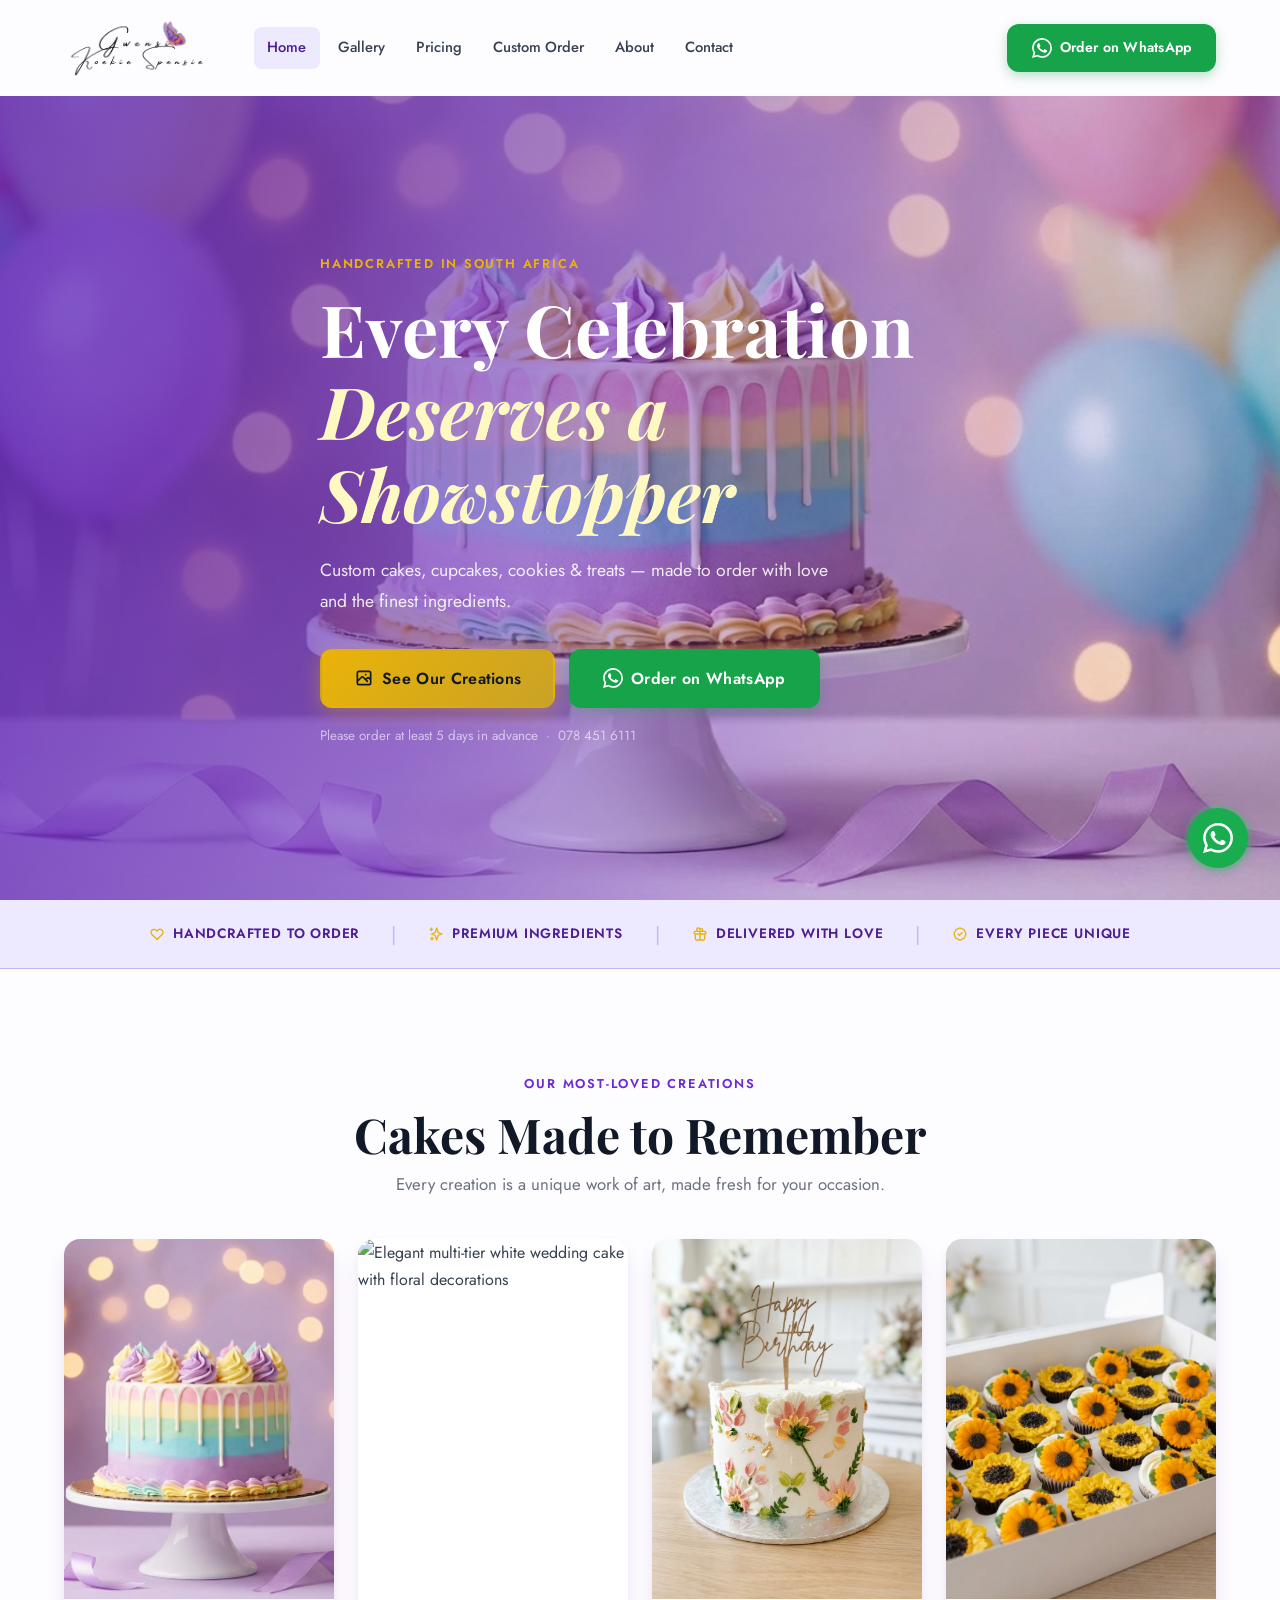
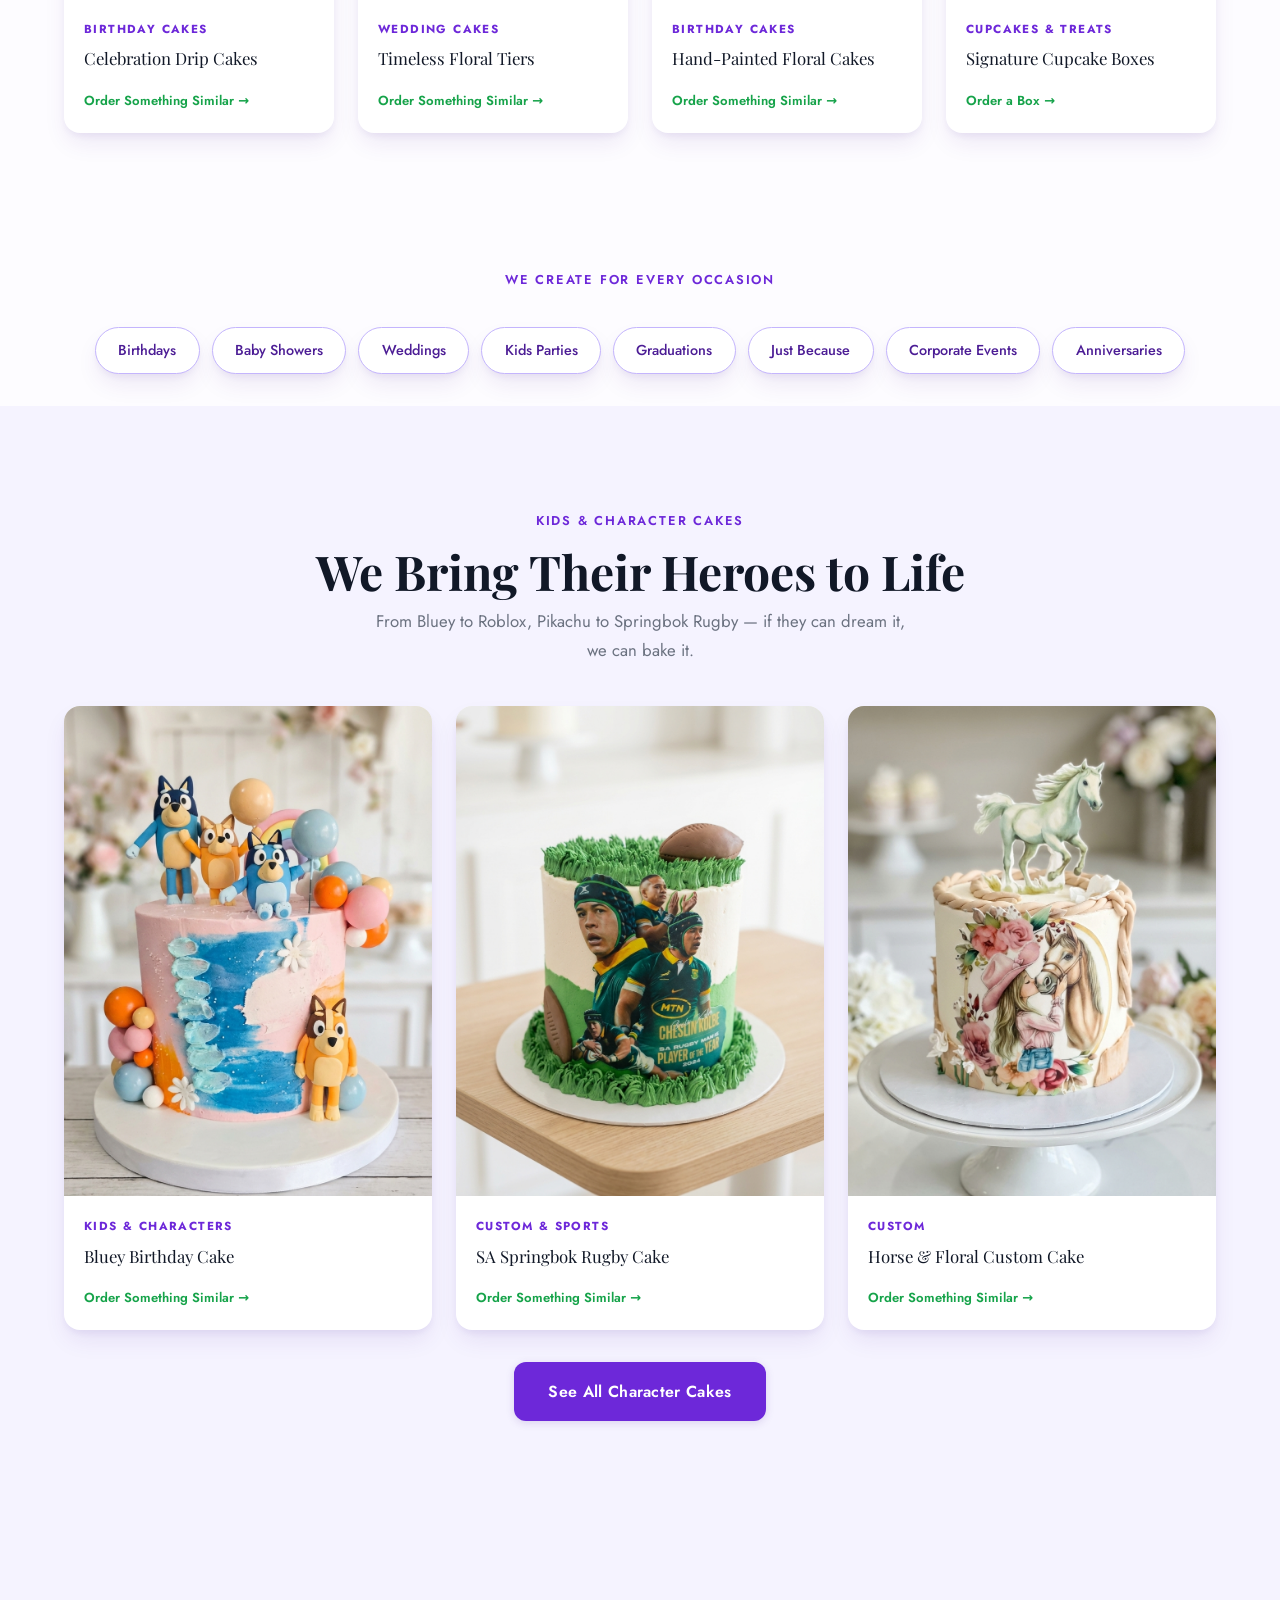
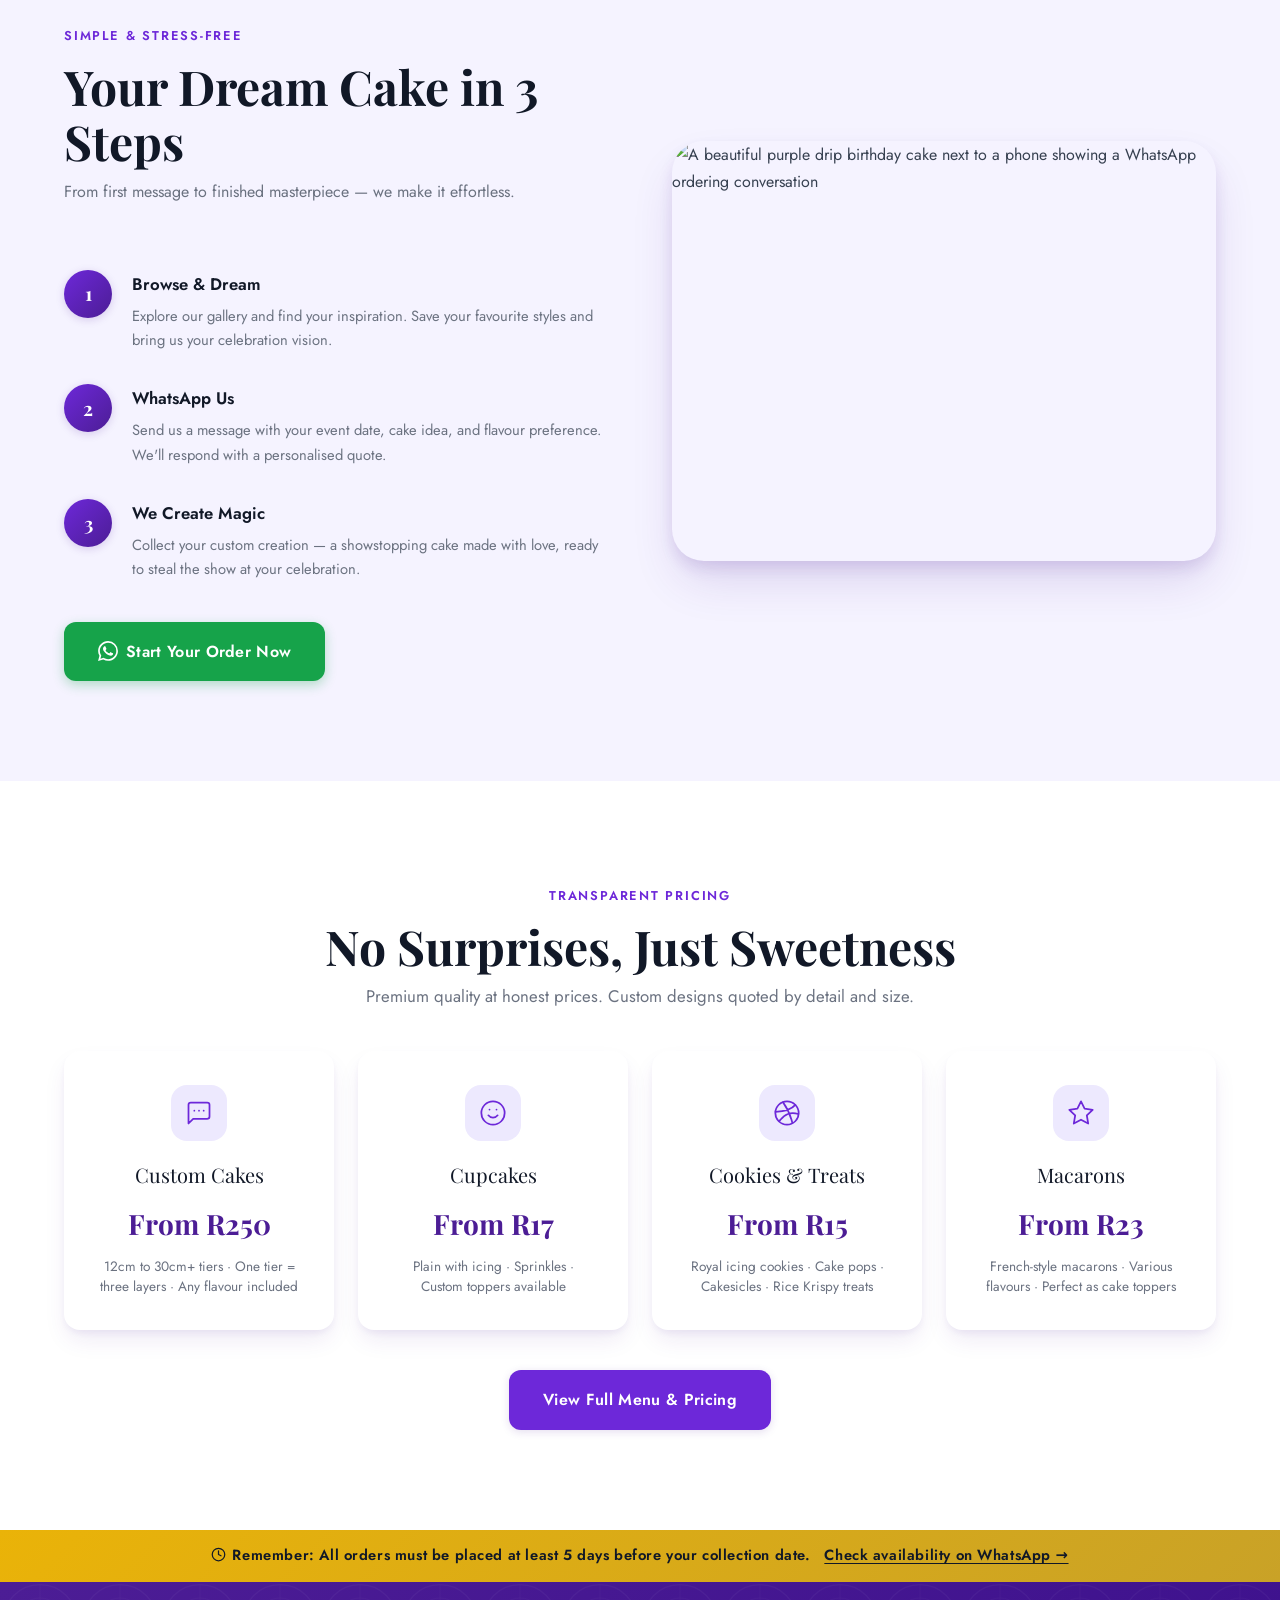
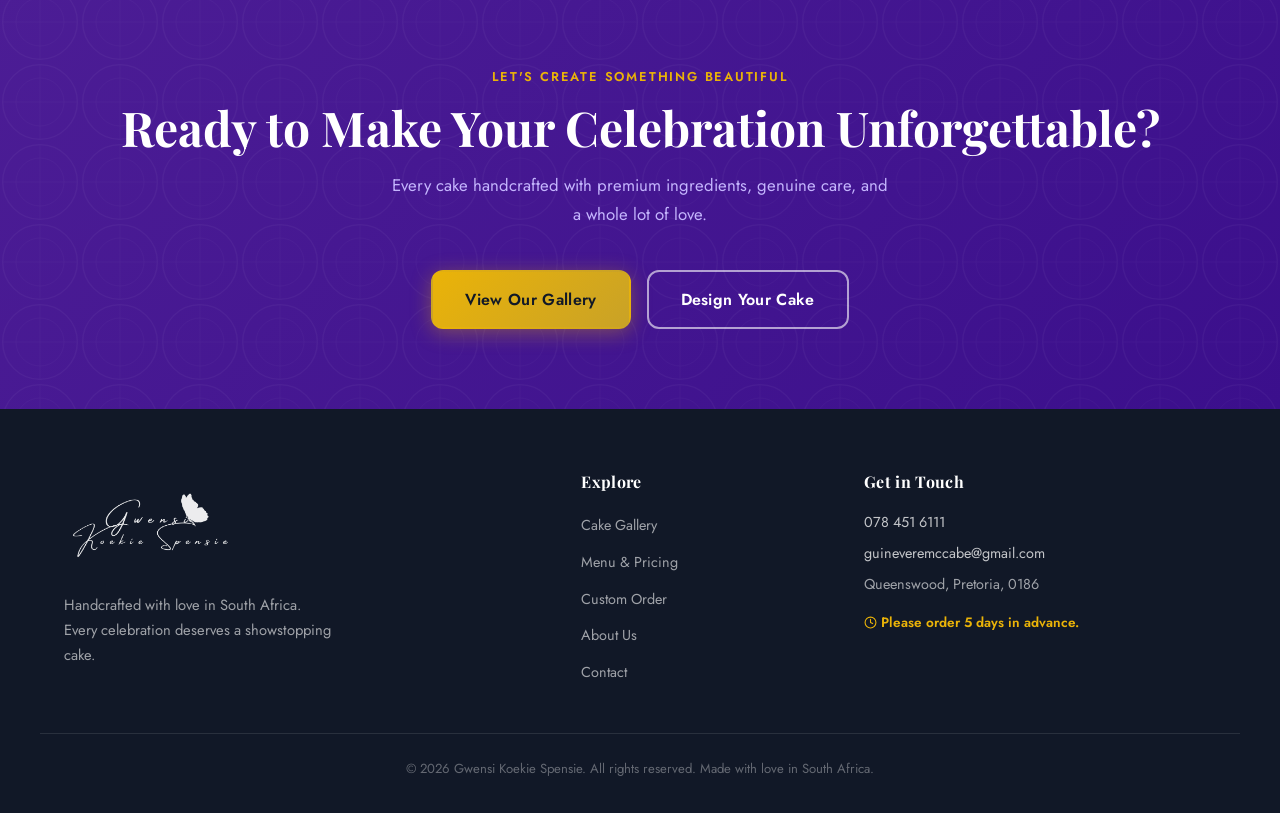
==== commit ef0d04d9: "fix: mobile nav overlay, card grid, domain, delivery policy - Fix mobile nav: backdrop-filter on hea" ====
--- a/index.html
+++ b/index.html
@@ -9,13 +9,13 @@
   <!-- Favicon -->
   <link rel="icon" type="image/png" href="images/logo.png">
   <!-- Canonical -->
-  <link rel="canonical" href="https://gwensikoekie.co.za/">
+  <link rel="canonical" href="https://gwensi.co.za/">
   <!-- Open Graph -->
   <meta property="og:type" content="website">
-  <meta property="og:url" content="https://gwensikoekie.co.za/">
+  <meta property="og:url" content="https://gwensi.co.za/">
   <meta property="og:title" content="Gwensi Koekie Spensie — Handcrafted Celebration Cakes">
   <meta property="og:description" content="Premium handcrafted custom cakes, cupcakes, cookies and celebration treats made with love in South Africa. Order on WhatsApp.">
-  <meta property="og:image" content="https://gwensikoekie.co.za/images/celebration-cake.jpg">
+  <meta property="og:image" content="https://gwensi.co.za/images/celebration-cake.jpg">
   <meta property="og:site_name" content="Gwensi Koekie Spensie">
   <!-- Preload hero image -->
   <link rel="preload" as="image" href="images/celebration-cake.jpg">
@@ -32,7 +32,7 @@
     "@type": "Bakery",
     "name": "Gwensi Koekie Spensie",
     "description": "Handcrafted custom cakes, cupcakes, cookies and celebration treats made with love in South Africa.",
-    "url": "https://gwensikoekie.co.za",
+    "url": "https://gwensi.co.za",
     "telephone": "+27784516111",
     "email": "guineveremccabe@gmail.com",
     "address": {
@@ -42,7 +42,7 @@
       "postalCode": "0186",
       "addressCountry": "ZA"
     },
-    "image": "https://gwensikoekie.co.za/images/celebration-cake.jpg",
+    "image": "https://gwensi.co.za/images/celebration-cake.jpg",
     "priceRange": "R250–R800",
     "servesCuisine": "Bakery",
     "sameAs": []
@@ -205,7 +205,7 @@
           <h2 class="section-heading">We Bring Their Heroes to Life</h2>
           <p class="section-sub">From Bluey to Roblox, Pikachu to Springbok Rugby — if they can dream it, we can bake it.</p>
         </div>
-        <div class="featured-grid" style="grid-template-columns: repeat(3, 1fr); margin-top: 2rem;">
+        <div class="featured-grid featured-grid--3" style="margin-top: 2rem;">
           <a href="gallery.html" class="featured-card reveal reveal--delay-1">
             <img src="images/cake-bluey.jpg" alt="Bluey family birthday cake with fondant characters and rainbow balloons" class="featured-card__img" loading="lazy">
             <div class="featured-card__body">
--- a/css/components.css
+++ b/css/components.css
@@ -127,11 +127,23 @@
 }
 
 .site-header--scrolled {
+  background: transparent;
+  box-shadow: 0 1px 0 rgba(91,33,182,0.08),
+              0 4px 20px rgba(91,33,182,0.06);
+}
+
+/* backdrop-filter must NOT be on the header itself — it creates a containing
+   block for position:fixed children (the nav overlay), breaking its inset:0
+   positioning. Use ::before so the blur is a visual layer only. */
+.site-header--scrolled::before {
+  content: '';
+  position: absolute;
+  inset: 0;
   background: rgba(253,252,255,0.96);
   backdrop-filter: blur(12px);
   -webkit-backdrop-filter: blur(12px);
-  box-shadow: 0 1px 0 rgba(91,33,182,0.08),
-              0 4px 20px rgba(91,33,182,0.06);
+  z-index: -1;
+  pointer-events: none;
 }
 
 .header-inner {
@@ -773,6 +785,7 @@
   letter-spacing: 0.06em;
   text-transform: uppercase;
   color: var(--purple-deep);
+  white-space: nowrap;
 }
 
 .brand-bar__item svg {
--- a/css/pages.css
+++ b/css/pages.css
@@ -78,11 +78,17 @@
   gap: 0.3rem;
 }
 
+.featured-grid--3 {
+  grid-template-columns: repeat(3, 1fr);
+}
+
 @media (max-width: 899px) {
   .featured-grid { grid-template-columns: repeat(2, 1fr); }
+  .featured-grid--3 { grid-template-columns: repeat(2, 1fr); }
 }
 @media (max-width: 479px) {
   .featured-grid { grid-template-columns: 1fr; }
+  .featured-grid--3 { grid-template-columns: 1fr; }
 }
 
 /* Pricing preview cards */
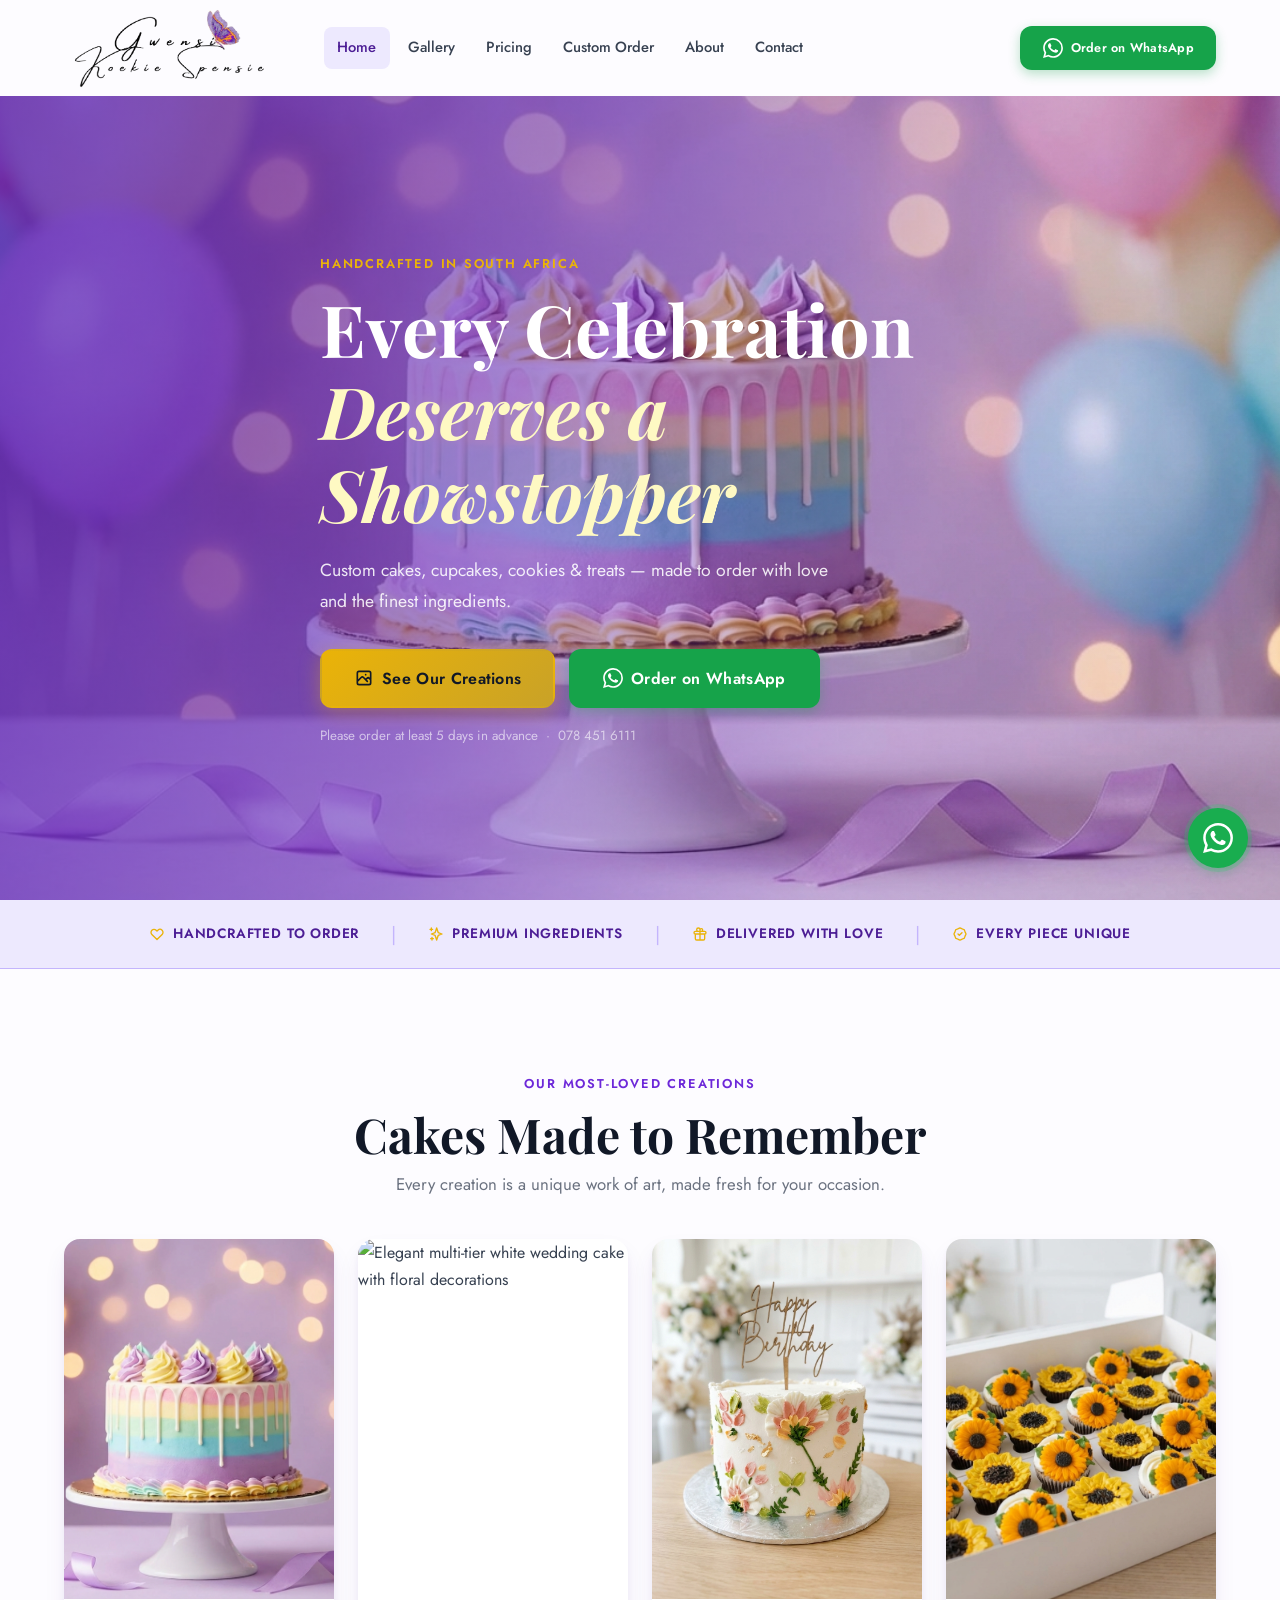
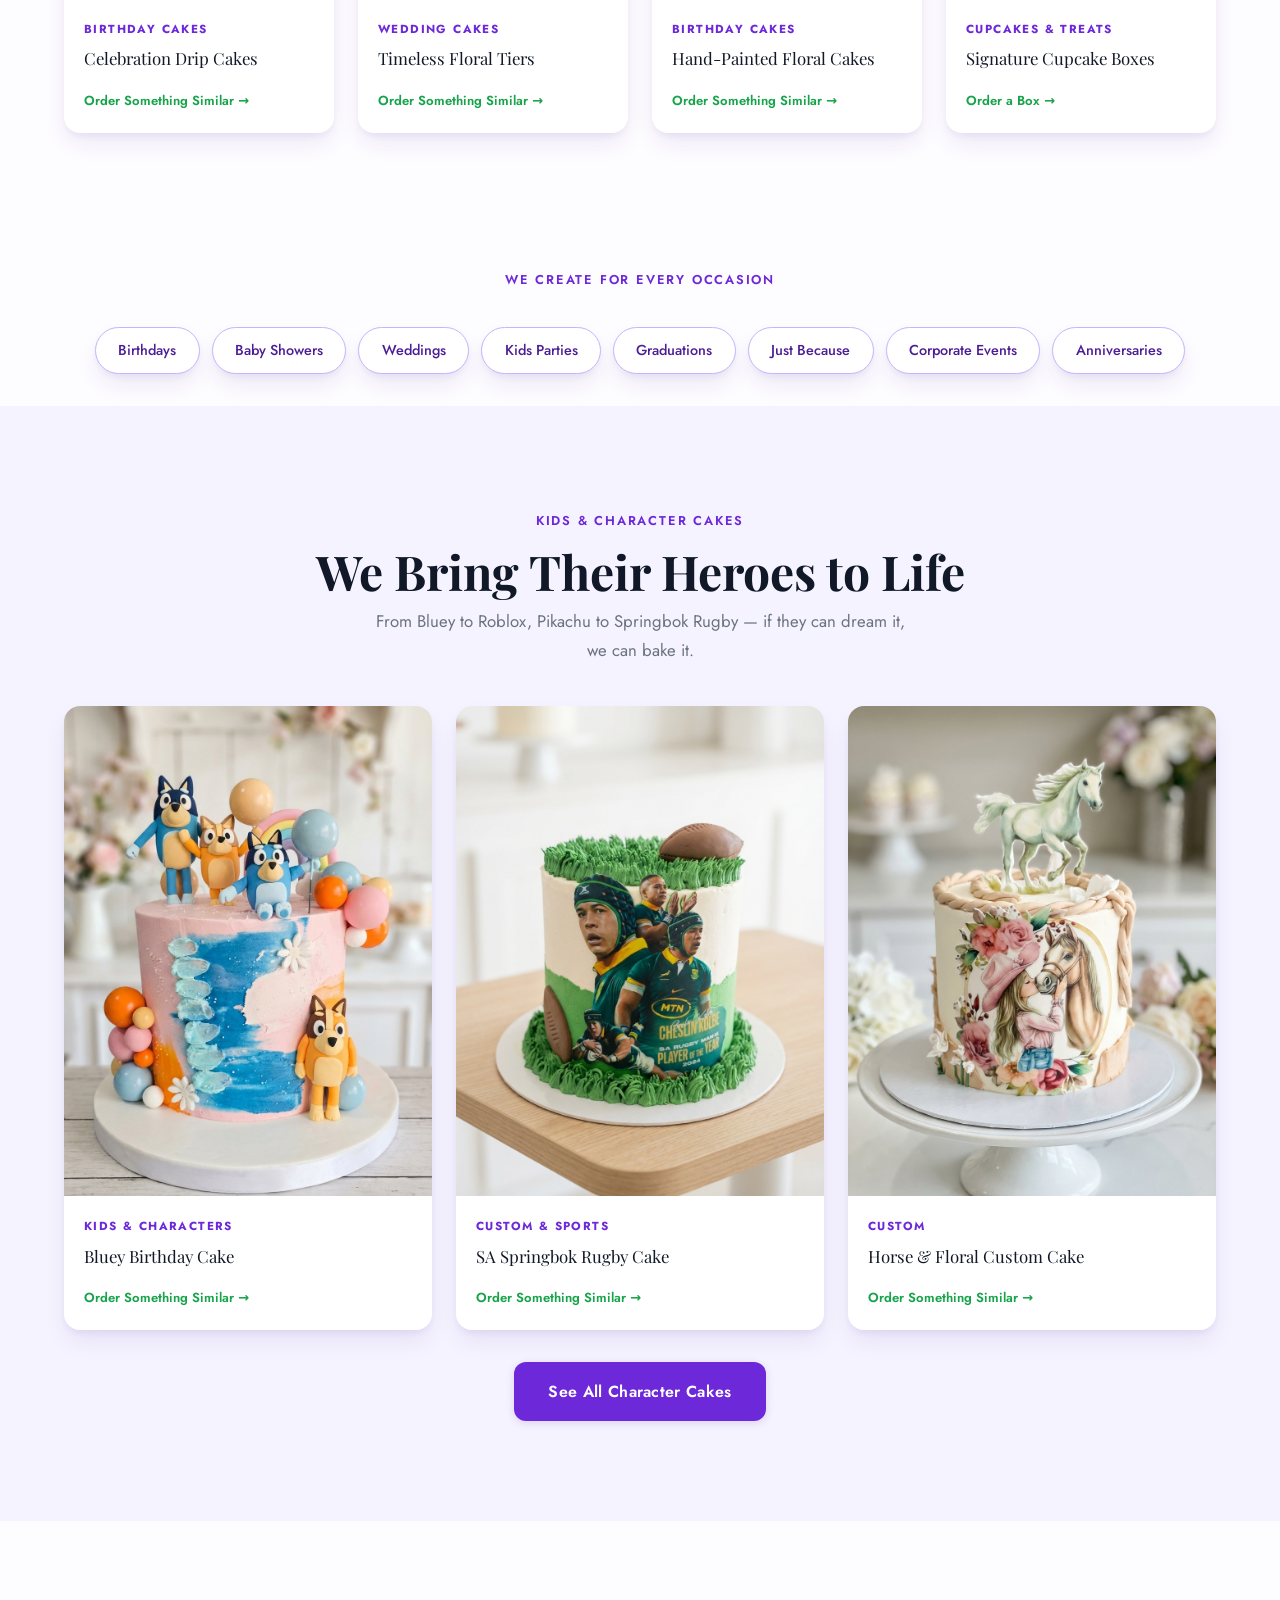
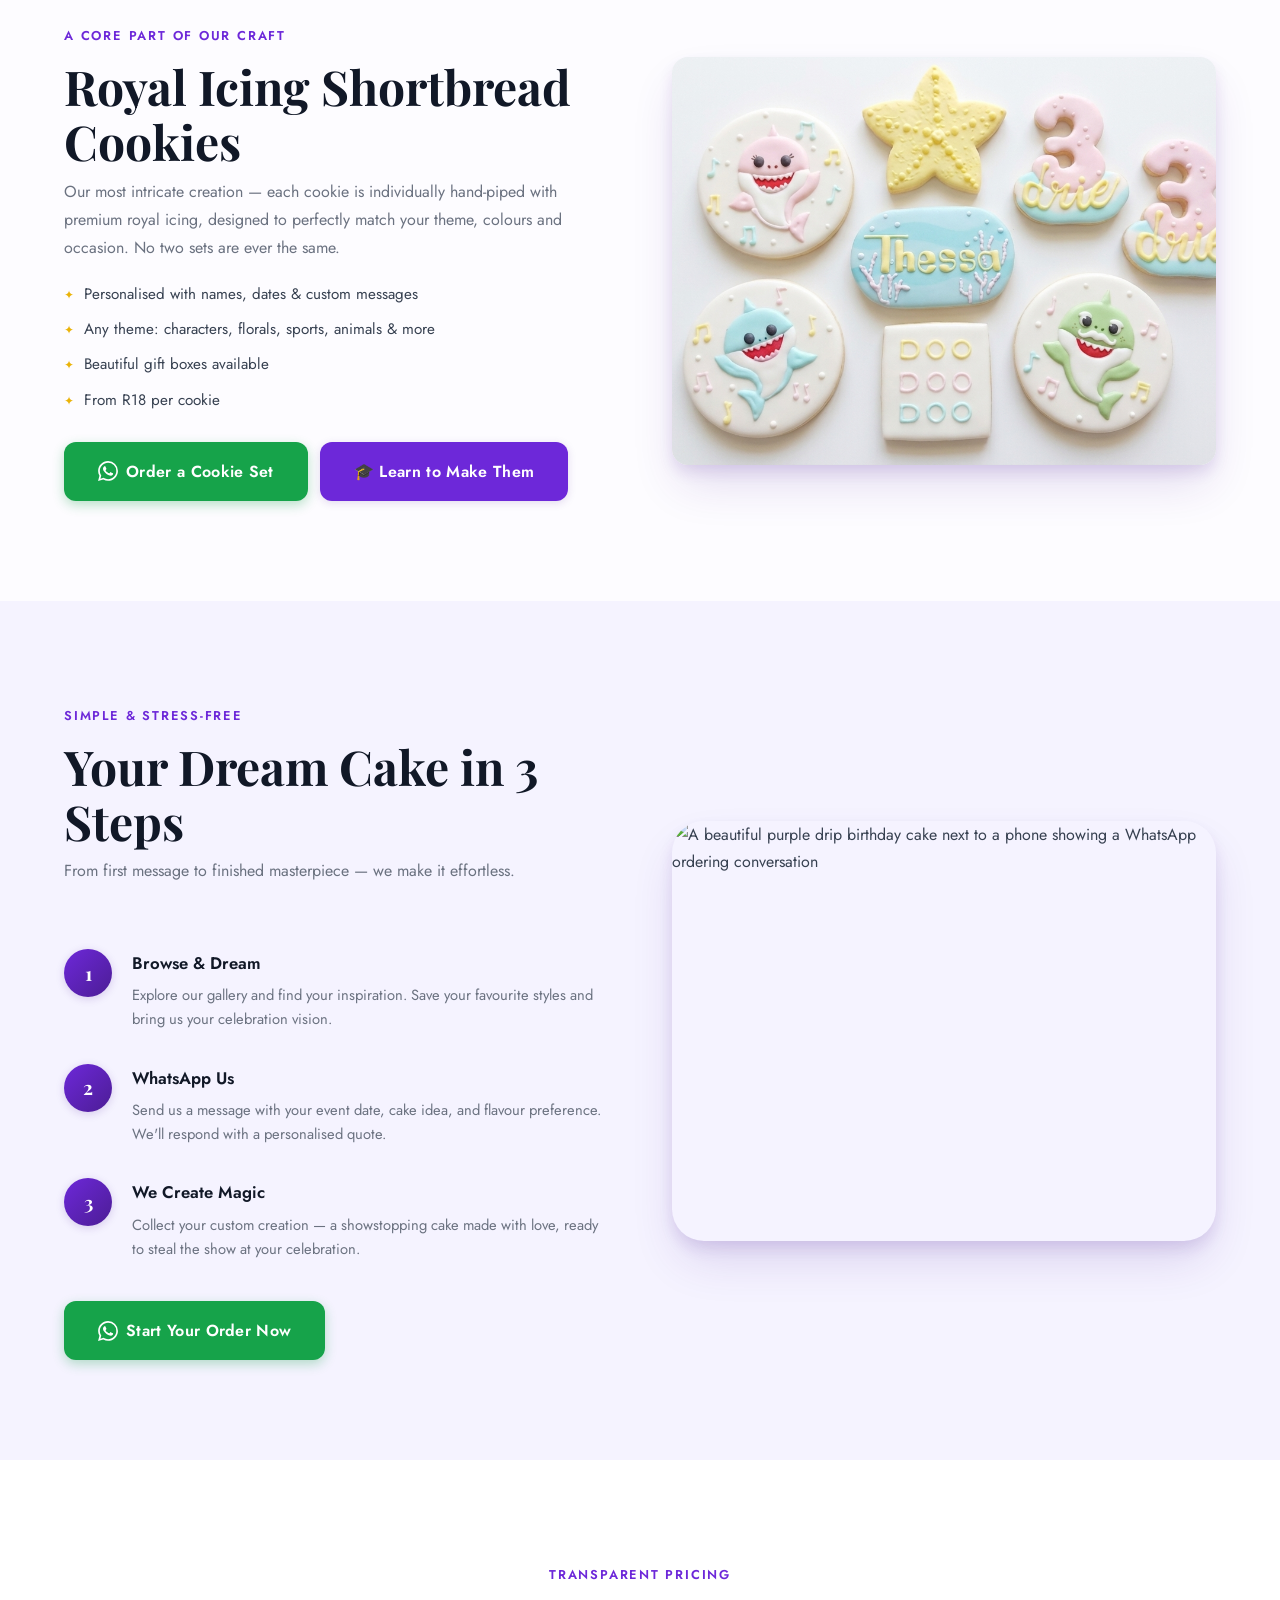
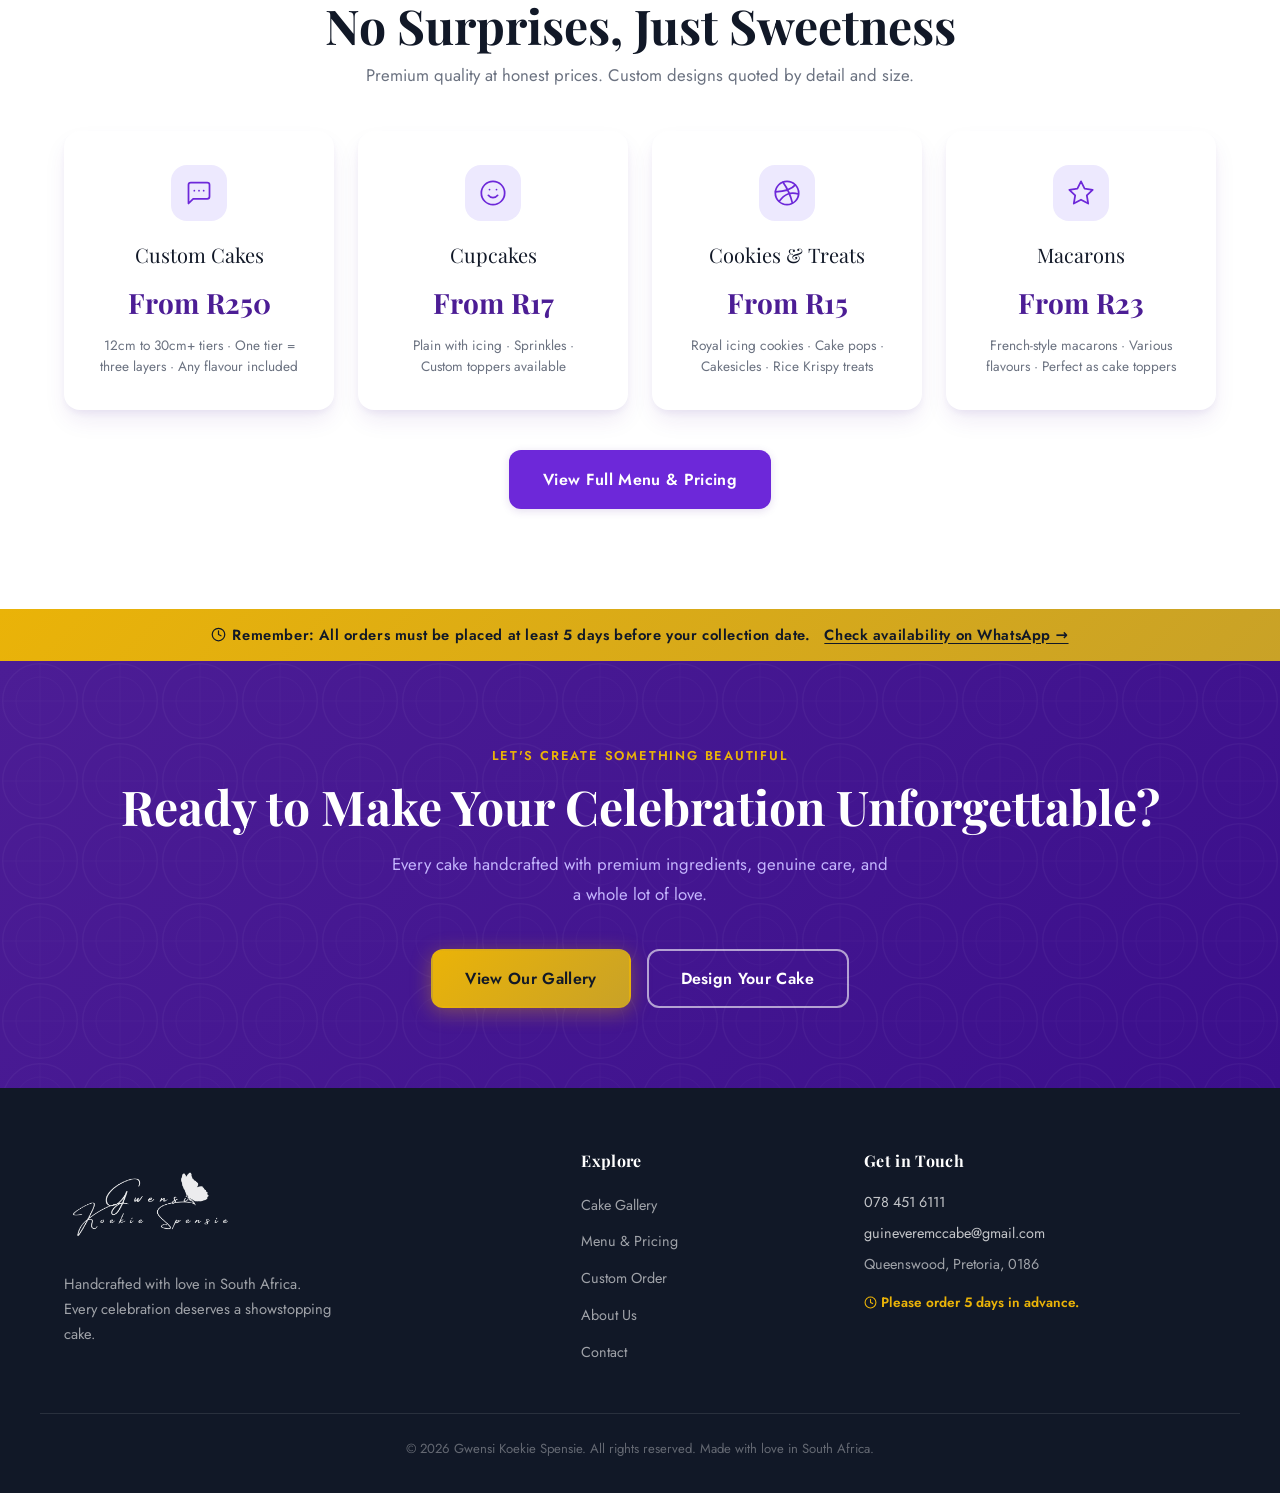
==== commit 9de0a4f9: "feat: gallery expansion, cookies section, learn waitlist page, logo resize - Gallery: 11 new real pr" ====
--- a/index.html
+++ b/index.html
@@ -237,6 +237,37 @@
       </div>
     </section>
 
+    <!-- ROYAL ICING COOKIES -->
+    <section class="section">
+      <div class="container">
+        <div class="cookies-showcase">
+          <div class="cookies-showcase__text reveal">
+            <span class="eyebrow">A Core Part of Our Craft</span>
+            <h2 class="section-heading">Royal Icing Shortbread Cookies</h2>
+            <p style="color: var(--text-light); margin-bottom: 1.25rem; line-height: 1.75;">Our most intricate creation — each cookie is individually hand-piped with premium royal icing, designed to perfectly match your theme, colours and occasion. No two sets are ever the same.</p>
+            <ul class="cookies-highlights">
+              <li><span class="cookies-highlights__icon">✦</span> Personalised with names, dates &amp; custom messages</li>
+              <li><span class="cookies-highlights__icon">✦</span> Any theme: characters, florals, sports, animals &amp; more</li>
+              <li><span class="cookies-highlights__icon">✦</span> Beautiful gift boxes available</li>
+              <li><span class="cookies-highlights__icon">✦</span> From R18 per cookie</li>
+            </ul>
+            <div style="display: flex; flex-wrap: wrap; gap: 0.75rem; margin-top: 1.75rem;">
+              <a href="https://wa.me/27784516111?text=Hi%20Gwensi!%20I%27d%20love%20to%20order%20a%20custom%20royal%20icing%20cookie%20set.%20Can%20we%20chat%3F" target="_blank" rel="noopener noreferrer" class="btn btn-whatsapp">
+                <svg xmlns="http://www.w3.org/2000/svg" viewBox="0 0 24 24" fill="currentColor" width="18" height="18" aria-hidden="true"><path d="M17.472 14.382c-.297-.149-1.758-.867-2.03-.967-.273-.099-.471-.148-.67.15-.197.297-.767.966-.94 1.164-.173.199-.347.223-.644.075-.297-.15-1.255-.463-2.39-1.475-.883-.788-1.48-1.761-1.653-2.059-.173-.297-.018-.458.13-.606.134-.133.298-.347.446-.52.149-.174.198-.298.298-.497.099-.198.05-.371-.025-.52-.075-.149-.669-1.612-.916-2.207-.242-.579-.487-.5-.669-.51-.173-.008-.371-.01-.57-.01-.198 0-.52.074-.792.372-.272.297-1.04 1.016-1.04 2.479 0 1.462 1.065 2.875 1.213 3.074.149.198 2.096 3.2 5.077 4.487.709.306 1.262.489 1.694.625.712.227 1.36.195 1.871.118.571-.085 1.758-.719 2.006-1.413.248-.694.248-1.289.173-1.413-.074-.124-.272-.198-.57-.347m-5.421 7.403h-.004a9.87 9.87 0 01-5.031-1.378l-.361-.214-3.741.982.998-3.648-.235-.374a9.86 9.86 0 01-1.51-5.26c.001-5.45 4.436-9.884 9.888-9.884 2.64 0 5.122 1.03 6.988 2.898a9.825 9.825 0 012.893 6.994c-.003 5.45-4.437 9.884-9.885 9.884m8.413-18.297A11.815 11.815 0 0012.05 0C5.495 0 .16 5.335.157 11.892c0 2.096.547 4.142 1.588 5.945L.057 24l6.305-1.654a11.882 11.882 0 005.683 1.448h.005c6.554 0 11.89-5.335 11.893-11.893a11.821 11.821 0 00-3.48-8.413z"/></svg>
+                Order a Cookie Set
+              </a>
+              <a href="learn.html" class="btn btn-primary">
+                🎓 Learn to Make Them
+              </a>
+            </div>
+          </div>
+          <div class="cookies-showcase__img reveal reveal--delay-2">
+            <img src="images/cookies-baby-shark.jpg" alt="Baby Shark themed royal icing cookie set — sharks, stars and number cookies" loading="lazy">
+          </div>
+        </div>
+      </div>
+    </section>
+
     <!-- HOW IT WORKS -->
     <section class="section how-it-works">
       <div class="container">
--- a/css/components.css
+++ b/css/components.css
@@ -160,7 +160,7 @@
 }
 
 .logo-img {
-  height: 88px;
+  height: 127px;
   width: auto;
   object-fit: contain;
 }
@@ -194,8 +194,8 @@
 }
 
 .header-wa-btn {
-  padding: 0.65rem 1.4rem;
-  font-size: 0.88rem;
+  padding: 0.585rem 1.26rem;
+  font-size: 0.79rem;
   flex-shrink: 0;
 }
 
--- a/css/pages.css
+++ b/css/pages.css
@@ -472,7 +472,7 @@
     padding-top: 72px;
   }
   .logo-img {
-    height: 56px;
+    height: 81px;
   }
   .header-inner {
     height: 72px;
@@ -545,6 +545,16 @@
 @media (max-width: 899px) {
   .treats-grid { grid-template-columns: repeat(2, 1fr); }
 }
+@media (max-width: 479px) {
+  /* Single column on small phones — 2-col treat cards are too cramped */
+  .treats-grid { grid-template-columns: 1fr; }
+}
+
+/* ── Pricing block — mobile heading size ────────────────────── */
+@media (max-width: 479px) {
+  .pricing-block__title { font-size: 1.25rem; }
+  .pricing-block__header { gap: 0.75rem; }
+}
 
 /* ── Flavour — popular highlight ────────────────────────────── */
 .flavour-chip--popular {
@@ -555,6 +565,314 @@
 /* ── Gallery — hero min-height ──────────────────────────────── */
 .gallery-page .hero--narrow {
   min-height: 340px;
+}
+
+/* ── Royal Icing Cookies Showcase ──────────────────────────── */
+.cookies-showcase {
+  display: grid;
+  grid-template-columns: 1fr 1fr;
+  gap: 4rem;
+  align-items: center;
+}
+
+.cookies-showcase__img img {
+  width: 100%;
+  aspect-ratio: 4 / 3;
+  object-fit: cover;
+  border-radius: 16px;
+  box-shadow: var(--shadow-hover);
+}
+
+.cookies-highlights {
+  list-style: none;
+  padding: 0;
+  margin: 0;
+  display: flex;
+  flex-direction: column;
+  gap: 0.6rem;
+}
+
+.cookies-highlights li {
+  display: flex;
+  align-items: flex-start;
+  gap: 0.6rem;
+  font-size: 0.95rem;
+  color: var(--text-mid);
+}
+
+.cookies-highlights__icon {
+  color: var(--gold);
+  flex-shrink: 0;
+  font-size: 0.75rem;
+  margin-top: 3px;
+}
+
+@media (max-width: 899px) {
+  .cookies-showcase {
+    grid-template-columns: 1fr;
+    gap: 2rem;
+  }
+  .cookies-showcase__text { order: 1; }
+  .cookies-showcase__grid { order: 2; }
+}
+
+/* ── Learn Page ─────────────────────────────────────────────── */
+.learn-hero {
+  padding-top: 120px;
+  padding-bottom: 80px;
+  background: linear-gradient(135deg, var(--purple-tint) 0%, #faf5ff 100%);
+}
+
+.learn-hero__inner {
+  display: grid;
+  grid-template-columns: 1fr 1fr;
+  gap: 4rem;
+  align-items: center;
+}
+
+.learn-hero__title {
+  font-family: var(--font-heading);
+  font-size: clamp(2rem, 4vw, 3rem);
+  color: var(--text-dark);
+  line-height: 1.2;
+  margin-bottom: 1rem;
+}
+
+.learn-hero__title em {
+  color: var(--purple-mid);
+  font-style: italic;
+}
+
+.learn-hero__sub {
+  color: var(--text-mid);
+  font-size: 1.05rem;
+  line-height: 1.75;
+  margin-bottom: 1.5rem;
+}
+
+.learn-hero__badges {
+  display: flex;
+  flex-wrap: wrap;
+  gap: 0.5rem;
+}
+
+.badge--purple {
+  background: var(--purple-wash);
+  color: var(--purple-deep);
+  border: 1px solid var(--purple-light);
+  padding: 6px 14px;
+  border-radius: var(--radius-pill);
+  font-size: 0.82rem;
+  font-weight: 500;
+}
+
+.learn-hero__img-wrap {
+  position: relative;
+}
+
+.learn-hero__img {
+  width: 100%;
+  border-radius: 20px;
+  object-fit: cover;
+  aspect-ratio: 4 / 3;
+  box-shadow: var(--shadow-hover);
+  display: block;
+}
+
+/* Modules grid */
+.learn-modules {
+  display: grid;
+  grid-template-columns: repeat(3, 1fr);
+  gap: 1.5rem;
+  margin-top: 3rem;
+}
+
+.learn-module {
+  background: var(--white);
+  border: 1px solid var(--gray-100);
+  border-radius: var(--card-border-radius);
+  padding: 1.75rem 1.5rem;
+  box-shadow: var(--shadow-card);
+}
+
+.learn-module__num {
+  font-family: var(--font-heading);
+  font-size: 2rem;
+  font-weight: 700;
+  color: var(--purple-light);
+  line-height: 1;
+  margin-bottom: 0.75rem;
+}
+
+.learn-module__title {
+  font-family: var(--font-body);
+  font-size: 1rem;
+  font-weight: 600;
+  color: var(--text-dark);
+  margin-bottom: 0.5rem;
+}
+
+.learn-module__text {
+  font-size: 0.9rem;
+  color: var(--text-light);
+  line-height: 1.65;
+}
+
+/* Photo strip */
+.learn-photo-strip {
+  display: grid;
+  grid-template-columns: repeat(4, 1fr);
+  gap: 0;
+  overflow: hidden;
+}
+
+.learn-photo-strip img {
+  width: 100%;
+  aspect-ratio: 1 / 1;
+  object-fit: cover;
+  display: block;
+}
+
+/* Waitlist card */
+.waitlist-card {
+  background: var(--white);
+  border: 1px solid var(--gray-100);
+  border-radius: 20px;
+  padding: 3rem;
+  box-shadow: var(--shadow-card);
+}
+
+.waitlist-form {
+  display: flex;
+  flex-direction: column;
+  gap: 1.25rem;
+}
+
+.waitlist-form__row {
+  display: grid;
+  grid-template-columns: 1fr 1fr;
+  gap: 1rem;
+}
+
+.form-group {
+  display: flex;
+  flex-direction: column;
+  gap: 0.4rem;
+}
+
+.form-group label {
+  font-size: 0.875rem;
+  font-weight: 600;
+  color: var(--text-dark);
+}
+
+.form-group input,
+.form-group textarea {
+  border: 1.5px solid var(--gray-300);
+  border-radius: 10px;
+  padding: 12px 14px;
+  font-family: var(--font-body);
+  font-size: 0.95rem;
+  color: var(--text-dark);
+  background: var(--gray-50);
+  transition: border-color 0.2s;
+  outline: none;
+}
+
+.form-group input:focus,
+.form-group textarea:focus {
+  border-color: var(--purple-mid);
+  background: var(--white);
+}
+
+.form-group textarea {
+  resize: vertical;
+  min-height: 80px;
+}
+
+/* Level chips */
+.learn-level-chips {
+  display: flex;
+  flex-wrap: wrap;
+  gap: 0.5rem;
+}
+
+.level-chip {
+  cursor: pointer;
+}
+
+.level-chip input {
+  position: absolute;
+  opacity: 0;
+  width: 0;
+  height: 0;
+}
+
+.level-chip span {
+  display: inline-block;
+  padding: 8px 16px;
+  border: 1.5px solid var(--gray-300);
+  border-radius: var(--radius-pill);
+  font-size: 0.875rem;
+  font-weight: 500;
+  color: var(--text-mid);
+  background: var(--white);
+  transition: all 0.18s;
+  user-select: none;
+}
+
+.level-chip input:checked + span {
+  background: var(--purple-wash);
+  border-color: var(--purple-mid);
+  color: var(--purple-deep);
+}
+
+.waitlist-form__footer {
+  display: flex;
+  flex-direction: column;
+  align-items: center;
+  gap: 0.75rem;
+  padding-top: 0.5rem;
+}
+
+.btn--full {
+  width: 100%;
+  justify-content: center;
+}
+
+.waitlist-form__note {
+  font-size: 0.8rem;
+  color: var(--text-light);
+  text-align: center;
+  margin: 0;
+}
+
+/* Responsive */
+@media (max-width: 899px) {
+  .learn-hero__inner {
+    grid-template-columns: 1fr;
+    gap: 2.5rem;
+  }
+  .learn-hero__img-wrap {
+    grid-template-columns: 1fr 1fr;
+  }
+  .learn-hero__img--offset {
+    margin: 0;
+  }
+  .learn-modules {
+    grid-template-columns: repeat(2, 1fr);
+  }
+  .learn-photo-strip {
+    grid-template-columns: repeat(2, 1fr);
+  }
+}
+
+@media (max-width: 599px) {
+  .learn-hero { padding-top: 96px; padding-bottom: 48px; }
+  .waitlist-card { padding: 1.75rem 1.25rem; }
+  .waitlist-form__row { grid-template-columns: 1fr; }
+  .learn-modules { grid-template-columns: 1fr; }
+  .learn-photo-strip { grid-template-columns: repeat(2, 1fr); }
 }
 
 /* ── Contact — notice strip gold ───────────────────────────── */
